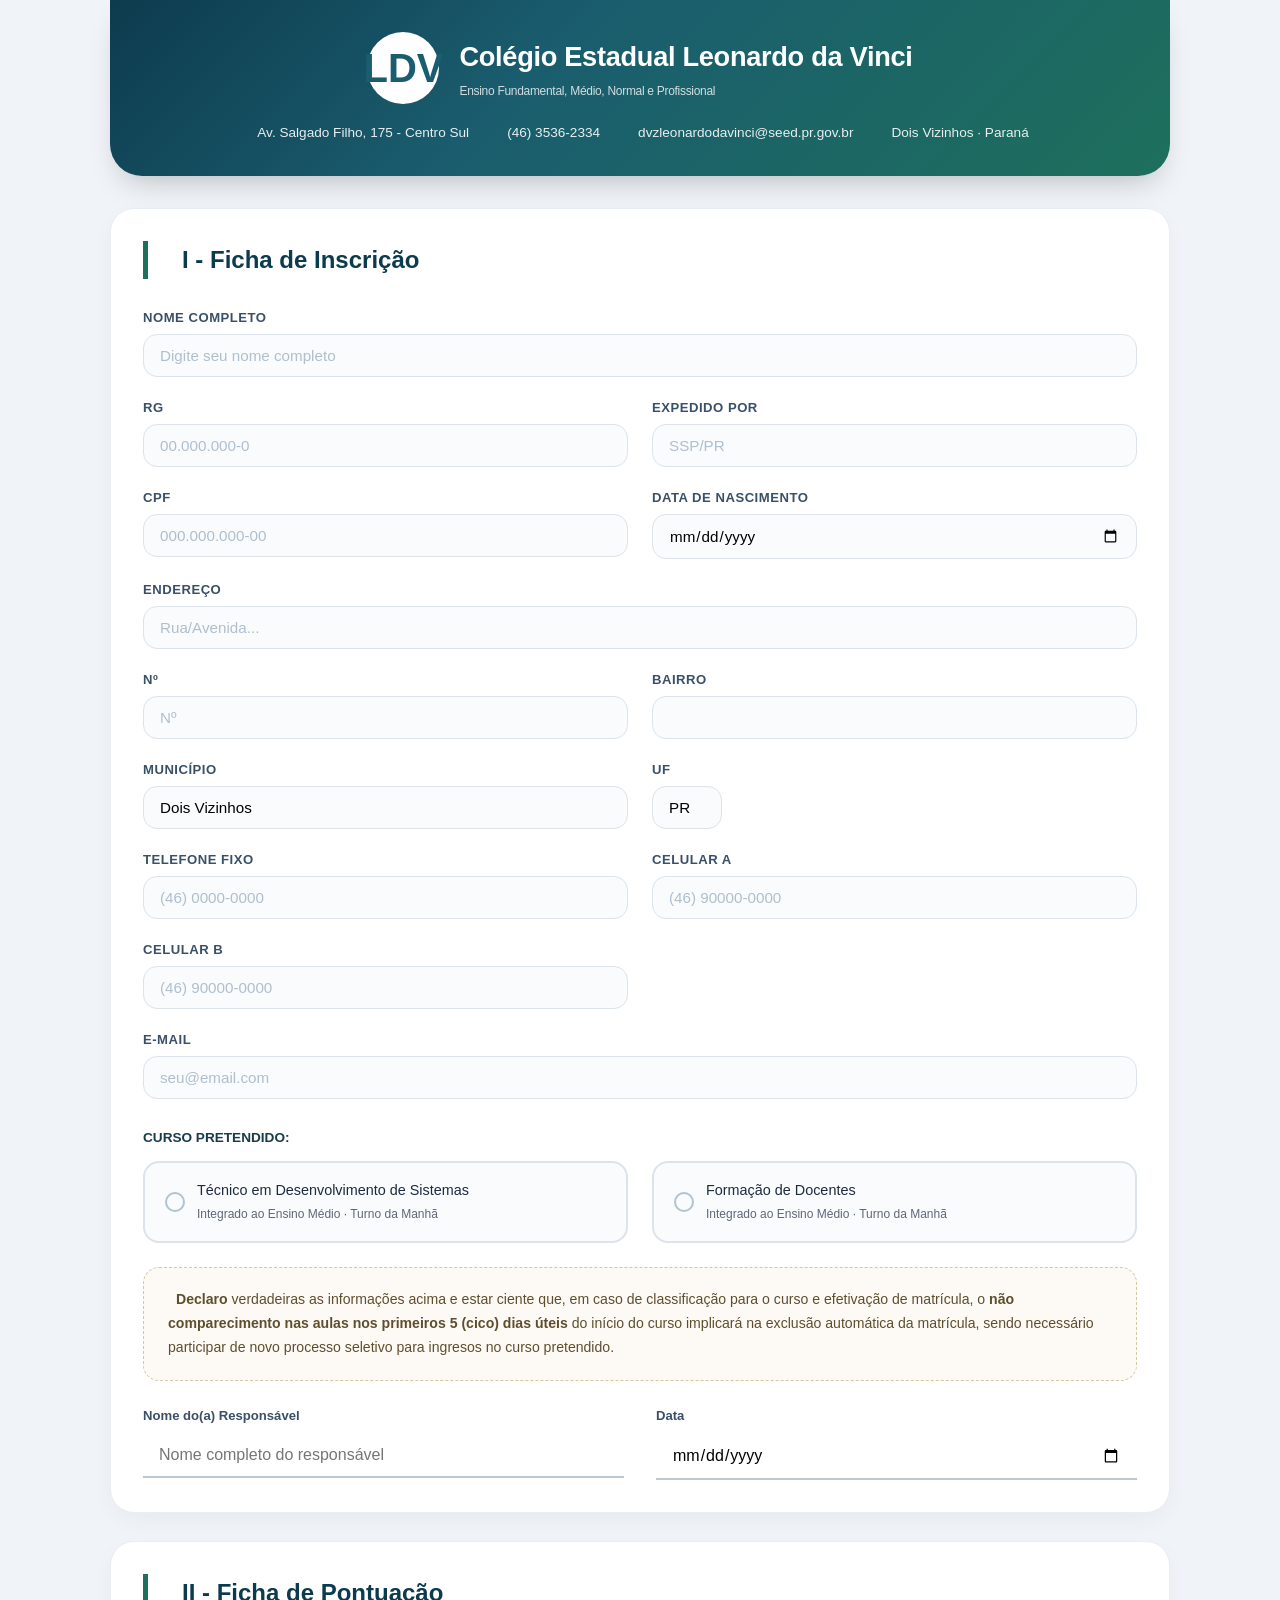
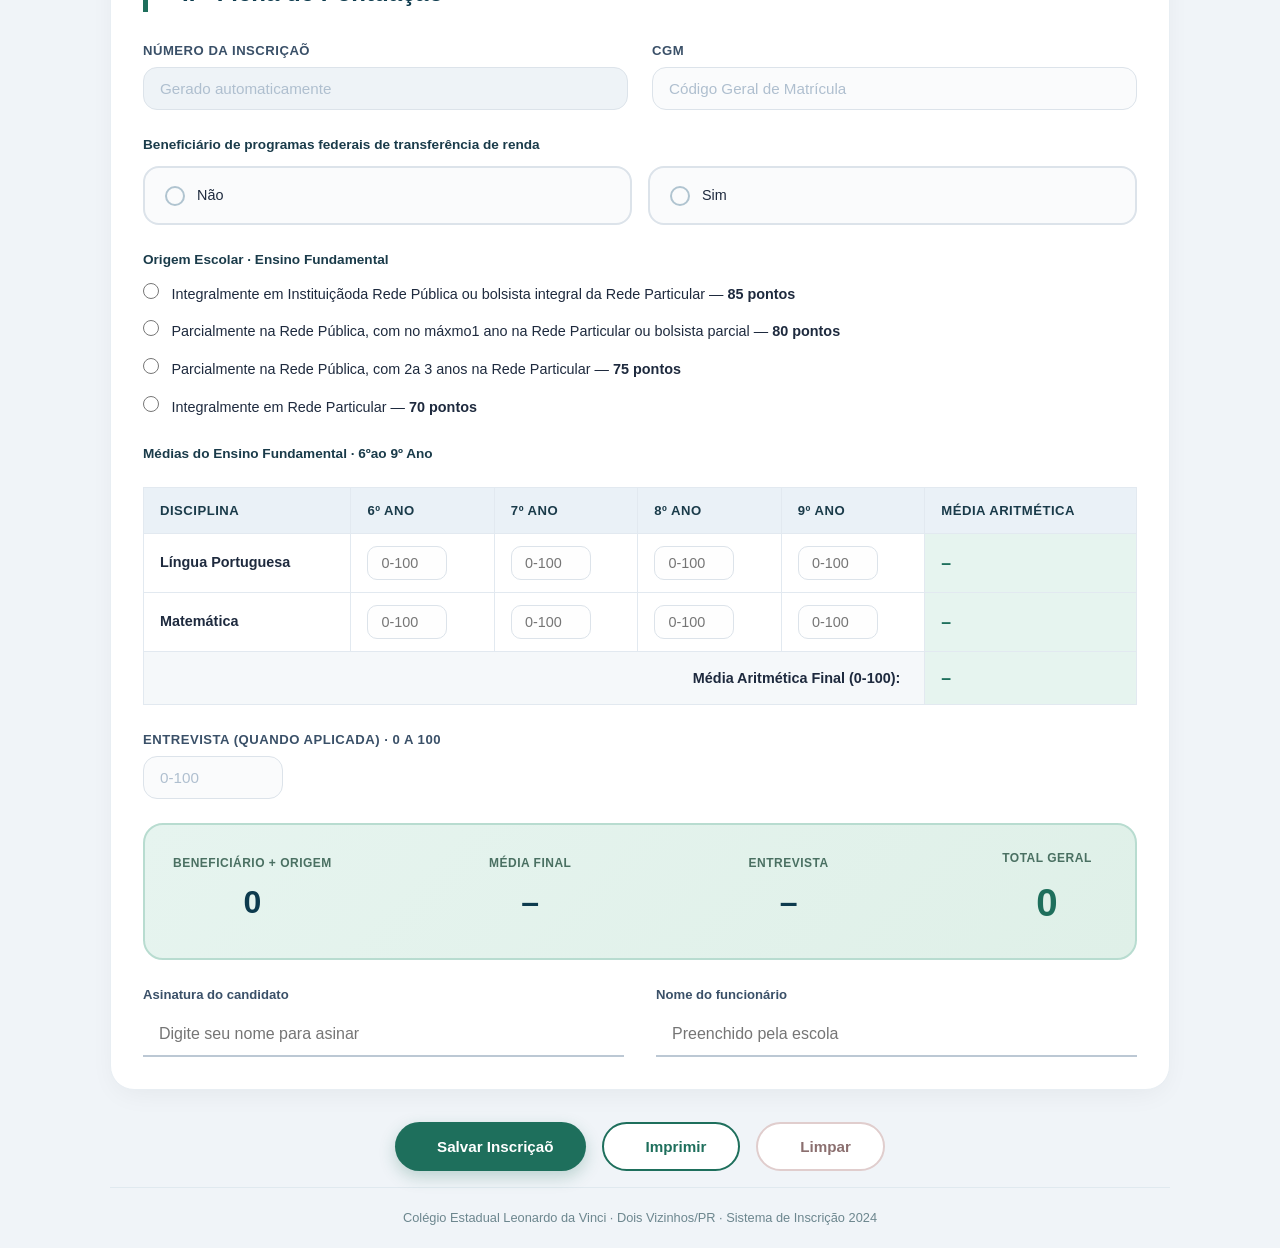
==== index.html @ da3f36bf "Rename formulario.html to index.html" ====
<!DOCTYPE html>
<html lang="pt-BR">
<head>
    <meta charset="UTF-8">
    <meta name="viewport" content="width=device-width, initial-scale=1.0">
    <title>Inscrição · Colégio Estadual Leonardo da Vinci</title>
    <link href="[fonts.googleapis.com](https://fonts.googleapis.com/css2?family=Inter:opsz,wght@14..32,300;14..32,400;14..32,500;14..32,600;14..32,700&display=swap)" rel="stylesheet">
    <link rel="stylesheet" href="[cdnjs.cloudflare.com](https://cdnjs.cloudflare.com/ajax/libs/font-awesome/6.0.0-beta3/css/all.min.css)">
    <link rel="stylesheet" href="formulario.css">
</head>
<body>
    <div class="container">

        <!-- ==================== HEDER ==================== -->
        <header>
            <div class="header-top">
                <div class="logo-area">LDV</div>
                <div>
                    <h1>Colégio Estadual Leonardo da Vinci
                        <small>Ensino Fundamental, Médio, Normal e Profissional</small>
                    </h1>
                </div>
            </div>
            <div class="school-contact">
                <span><i class="fas fa-map-marker-alt"></i> Av. Salgado Filho, 175 - Centro Sul</span>
                <span><i class="fas fa-phone"></i> (46) 3536-2334</span>
                <span><i class="fas fa-envelope"></i> dvzleonardodavinci@seed.pr.gov.br</span>
                <span><i class="fas fa-city"></i> Dois Vizinhos · Paraná</span>
            </div>
        </header>

        <!-- ==================== PARTE I: FICHA DE ISCRICAO ==================== -->
        <div class="section-card" id="fichaInscricao">
            <div class="section-header">
                <i class="fas fa-user-gradute"></i>
                <h2>I - Ficha de Inscrição</h2>
            </div>

            <div class="form-grid">
                <div class="form-group full-width">
                    <label for="nome">Nome completo</label>
                    <input type="text" id="nome" placeholder="Digite seu nome completo">
                </div>
                <div class="form-group">
                    <label for="rg">RG</label>
                    <input type="text" id="rg" placeholder="00.000.000-0">
                </div>
                <div class="form-group">
                    <label for="rgExpedidor">Expedido por</label>
                    <input type="text" id="rgExpedidor" placeholder="SSP/PR">
                </div>
                <div class="form-group">
                    <label for="cpf">CPF</label>
                    <input type="text" id="cpf" placeholder="000.000.000-00">
                </div>
                <div class="form-group">
                    <label for="dataNascimento">Data de nascimento</label>
                    <input type="date" id="dataNascimento">
                </div>
                <div class="form-group full-width">
                    <label for="endereco">Endereço</label>
                    <input type="text" id="endereco" placeholder="Rua/Avenida...">
                </div>
                <div class="form-group">
                    <label for="numero">Nº</label>
                    <input type="text" id="numero" placeholder="Nº">
                </div>
                <div class="form-group">
                    <label for="bairro">Bairro</label>
                    <input type="text" id="bairro">
                </div>
                <div class="form-group">
                    <label for="municipio">Município</label>
                    <input type="text" id="municipio" value="Dois Vizinhos">
                </div>
                <div class="form-group">
                    <label for="uf">UF</label>
                    <input type="text" id="uf" value="PR" maxlength="2" style="width:70px">
                </div>
                <div class="form-group">
                    <label for="telefoneFixo">Telefone fixo</label>
                    <input type="tel" id="telefoneFixo" placeholder="(46) 0000-0000">
                </div>
                <div class="form-group">
                    <label for="celularA">Celular A</label>
                    <input type="tel" id="celularA" placeholder="(46) 90000-0000">
                </div>
                <div class="form-group">
                    <label for="celularB">Celular B</label>
                    <input type="tel" id="celularB" placeholder="(46) 90000-0000">
                </div>
                <div class="form-group full-width">
                    <label for="email">E-mail</label>
                    <input type="email" id="email" placeholder="seu@email.com">
                </div>
            </div>

            <!-- CURSO PRETENDIDO -->
            <div style="margin-top:28px">
                <label style="font-weight:700; font-size:0.85rem; color:#1a3b4a; display:block; margin-bottom:12px;">
                    CURSO PRETENDIDO:
                </label>
                <div class="course-options">
                    <div class="course-option">
                        <input type="radio" name="curso" id="cursoDS" value="Técnico em Desenvolvimento de Sistemas (Integrado ao Ensino Médio) - Manhã">
                        <label for="cursoDS">
                            <span class="radio-circle"></span>
                            <span>Técnico em Desenvolvimento de Sistemas<br><small style="opacity:0.7">Integrado ao Ensino Médio · Turno da Manhã</small></span>
                        </label>
                    </div>
                    <div class="course-option">
                        <input type="radio" name="curso" id="cursoFD" value="Formação de Docentes (Integrado ao Ensino Médio) - Manhã">
                        <label for="cursoFD">
                            <span class="radio-circle"></span>
                            <span>Formação de Docentes<br><small style="opacity:0.7">Integrado ao Ensino Médio · Turno da Manhã</small></span>
                        </label>
                    </div>
                </div>
            </div>

            <!-- DECLARACAO -->
            <div class="declaration-box">
                <i class="fas fa-exclamation-triangle"></i>
                <strong>Declaro</strong> verdadeiras as informações acima e estar ciente que, em caso de classificação para o curso e efetivação de matrícula, o <strong>não comparecimento nas aulas nos primeiros 5 (cico) dias úteis</strong> do início do curso implicará na exclusão automática da matrícula, sendo necessário participar de novo processo seletivo para ingresos no curso pretendido.
            </div>

            <!-- ASINATURAS PARTE I -->
            <div class="signature-area">
                <div class="signature-field">
                    <label>Nome do(a) Responsável</label>
                    <input type="text" id="nomeResponsavel" placeholder="Nome completo do responsável">
                </div>
                <div class="signature-field">
                    <label>Data</label>
                    <input type="date" id="dataInscricao">
                </div>
            </div>
        </div>

        <!-- ==================== PARTE II: FICHA DE PONTUACAO ==================== -->
        <div class="section-card" id="fichaPontuacao">
            <div class="section-header">
                <i class="fas fa-calculator"></i>
                <h2>II - Ficha de Pontuação</h2>
            </div>

            <div class="form-grid">
                <div class="form-group">
                    <label for="numeroInscricao">Número da Inscriçaõ</label>
                    <input type="text" id="numeroInscricao" placeholder="Gerado automaticamente" readonly style="background:#eef3f7">
                </div>
                <div class="form-group">
                    <label for="cgm">CGM</label>
                    <input type="text" id="cgm" placeholder="Código Geral de Matrícula">
                </div>
            </div>

            <!-- BENEFICIARIO -->
            <div style="margin-top:24px">
                <label style="font-weight:700; font-size:0.85rem; color:#1a3b4a; display:block; margin-bottom:10px;">
                    Beneficiário de programas federais de transferência de renda
                </label>
                <div class="course-options" style="gap:16px">
                    <div class="course-option" style="min-width:120px">
                        <input type="radio" name="beneficiario" id="benefNao" value="nao" onchange="toggleNis()">
                        <label for="benefNao"><span class="radio-circle"></span> Não</label>
                    </div>
                    <div class="course-option" style="min-width:120px">
                        <input type="radio" name="beneficiario" id="benefSim" value="sim" onchange="toggleNis()">
                        <label for="benefSim"><span class="radio-circle"></span> Sim</label>
                    </div>
                </div>
                <div class="nis-field" id="nisField">
                    <label for="nis">Informe o Número NIS:</label>
                    <input type="text" id="nis" placeholder="000.000.000-00" oninput="calcularPontuacao()" style="width:240px">
                </div>
            </div>

            <!-- ORIGEM ESCOLAR -->
            <div style="margin-top:24px">
                <label style="font-weight:700; font-size:0.85rem; color:#1a3b4a; display:block; margin-bottom:10px;">
                    Origem Escolar · Ensino Fundamental
                </label>
                <div class="origin-option">
                    <input type="radio" name="origem" id="origem85" value="85" onchange="calcularPontuacao()">
                    <label for="origem85">Integralmente em Instituiçãoda Rede Pública ou bolsista integral da Rede Particular &mdash; <strong>85 pontos</strong></label>
                </div>
                <div class="origin-option">
                    <input type="radio" name="origem" id="origem80" value="80" onchange="calcularPontuacao()">
                    <label for="origem80">Parcialmente na Rede Pública, com no máxmo1 ano na Rede Particular ou bolsista parcial &mdash; <strong>80 pontos</strong></label>
                </div>
                <div class="origin-option">
                    <input type="radio" name="origem" id="origem75" value="75" onchange="calcularPontuacao()">
                    <label for="origem75">Parcialmente na Rede Pública, com 2a 3 anos na Rede Particular &mdash; <strong>75 pontos</strong></label>
                </div>
                <div class="origin-option">
                    <input type="radio" name="origem" id="origem70" value="70" onchange="calcularPontuacao()">
                    <label for="origem70">Integralmente em Rede Particular &mdash; <strong>70 pontos</strong></label>
                </div>
            </div>

            <!-- MEDIAS 9º ANO -->
            <div style="margin-top:24px">
                <label style="font-weight:700; font-size:0.85rem; color:#1a3b4a; display:block; margin-bottom:14px;">
                    Médias do Ensino Fundamental · 6ºao 9º Ano
                </label>
                <div style="overflow-x:auto">
                    <table class="scoring-table">
                        <thead>
                            <tr>
                                <th>Disciplina</th>
                                <th>6º Ano</th>
                                <th>7º Ano</th>
                                <th>8º Ano</th>
                                <th>9º Ano</th>
                                <th>Média Aritmética</th>
                            </tr>
                        </thead>
                        <tbody>
                            <tr>
                                <td><strong>Língua Portuguesa</strong></td>
                                <td><input type="number" id="lp6" min="0" max="100" placeholder="0-100" oninput="calcularMedias()"></td>
                                <td><input type="number" id="lp7" min="0" max="100" placeholder="0-100" oninput="calcularMedias()"></td>
                                <td><input type="number" id="lp8" min="0" max="100" placeholder="0-100" oninput="calcularMedias()"></td>
                                <td><input type="number" id="lp9" min="0" max="100" placeholder="0-100" oninput="calcularMedias()"></td>
                                <td class="score-highlight" id="mediaLP">–</td>
                            </tr>
                            <tr>
                                <td><strong>Matemática</strong></td>
                                <td><input type="number" id="mt6" min="0" max="100" placeholder="0-100" oninput="calcularMedias()"></td>
                                <td><input type="number" id="mt7" min="0" max="100" placeholder="0-100" oninput="calcularMedias()"></td>
                                <td><input type="number" id="mt8" min="0" max="100" placeholder="0-100" oninput="calcularMedias()"></td>
                                <td><input type="number" id="mt9" min="0" max="100" placeholder="0-100" oninput="calcularMedias()"></td>
                                <td class="score-highlight" id="mediaMT">–</td>
                            </tr>
                            <tr style="background:#f5f8fa; font-weight:700;">
                                <td colspan="5" style="text-align:right; padding-right:24px;">Média Aritmética Final (0-100):</td>
                                <td class="score-highlight" id="mediaFinal">–</td>
                            </tr>
                        </tbody>
                    </table>
                </div>
            </div>

            <!-- ENTEVISTA -->
            <div class="form-grid" style="margin-top:24px">
                <div class="form-group">
                    <label for="entrevista">Entrevista (quando aplicada) · 0 a 100</label>
                    <input type="number" id="entrevista" min="0" max="100" placeholder="0-100" oninput="calcularPontuacao()" style="width:140px">
                </div>
            </div>

            <!-- TOTAIS -->
            <div class="totals-box" id="totalsBox">
                <div class="total-item">
                    <div class="total-label">Beneficiário + Origem</div>
                    <div class="total-value" id="totalBenefOrigem">0</div>
                </div>
                <div class="total-item">
                    <div class="total-label">Média Final</div>
                    <div class="total-value" id="totalMediaFinal">–</div>
                </div>
                <div class="total-item">
                    <div class="total-label">Entrevista</div>
                    <div class="total-value" id="totalEntrevista">–</div>
                </div>
                <div class="total-item highlight">
                    <div class="total-label">TOTAL GERAL</div>
                    <div class="total-value" id="totalGeral">0</div>
                </div>
            </div>

            <!-- ASINATURAS PARTE II -->
            <div class="signature-area" style="margin-top:24px">
                <div class="signature-field">
                    <label>Asinatura do candidato</label>
                    <input type="text" placeholder="Digite seu nome para asinar">
                </div>
                <div class="signature-field">
                    <label>Nome do funcionário</label>
                    <input type="text" placeholder="Preenchido pela escola">
                </div>
            </div>
        </div>

        <!-- ==================== BOTOES DE ACAO ==================== -->
        <div class="btn-row">
            <button class="btn btn-save" onclick="salvarInscricao()"><i class="fas fa-save"></i> Salvar Inscriçaõ</button>
            <button class="btn btn-print" onclick="imprimirInscricao()"><i class="fas fa-print"></i> Imprimir</button>
            <button class="btn btn-clear" onclick="limparFormulario()"><i class="fas fa-rash"></i> Limpar</button>
        </div>

        <!-- ==================== COMRPVANTE DE INSCRICAO ==================== -->
        <div class="section-card" id="comprovante" style="display:none;">
            <div class="section-header">
                <i class="fas fa-check-circle"></i>
                <h2>Comprovante de Inscrição</h2>
            </div>
            <div style="font-size:1rem; line-height:2;">
                <p><strong>Número da Inscrição:</strong> <span id="compNumero">–</span></p>
                <p><strong>Nome:</strong> <span id="compNome">–</span></p>
                <p><strong>Total de pontos:</strong> <span id="compPontos">–</span></p>
                <p><strong>Curso:</strong> <span id="compCurso">–</span></p>
                <p><strong>Turno:</strong> Manhã</p>
            </div>
        </div>

        <footer>
            Colégio Estadual Leonardo da Vinci · Dois Vizinhos/PR · Sistema de Inscrição 2024
        </footer>
    </div>


</body>
</html>
---- formulario.css ----
* { margin: 0; padding: 0; box-sizing: border-box; }

body {
    font-family: 'Inter', sans-serif;
    background: #f0f4f8;
    color: #1e2a3e;
    line-height: 1.6;
}

.container {
    max-width: 1100px;
    margin: 0 auto;
    padding: 0 20px;
}

/* ===== HEADER ===== */
header {
    background: linear-gradient(135deg, #0d3b4e 0%, #1a5d6e 40%, #1e6f5c 100%);
    border-radius: 0 0 32px 32px;
    padding: 32px 36px;
    margin-bottom: 32px;
    color: white;
    box-shadow: 0 15px 30px -12px rgba(0,0,0,0.25);
    text-align: center;
}

.header-top {
    display: flex;
    align-items: center;
    justify-content: center;
    gap: 20px;
    flex-wrap: wrap;
}

.logo-area {
    background: white;
    border-radius: 50%;
    width: 72px;
    height: 72px;
    display: flex;
    align-items: center;
    justify-content: center;
    font-size: 2.5rem;
    font-weight: 700;
    color: #1a5d6e;
    flex-shrink: 0;
}

header h1 {
    font-size: 1.7rem;
    font-weight: 700;
    letter-spacing: -0.3px;
    text-align: left;
}

header h1 small {
    display: block;
    font-size: 0.75rem;
    font-weight: 400;
    opacity: 0.8;
    margin-top: 4px;
}

.school-contact {
    margin-top: 18px;
    display: flex;
    justify-content: center;
    gap: 32px;
    flex-wrap: wrap;
    font-size: 0.85rem;
    opacity: 0.9;
}

.school-contact span {
    display: inline-flex;
    align-items: center;
    gap: 6px;
}

/* ===== SECTIONS ===== */
.section-card {
    background: white;
    border-radius: 24px;
    padding: 32px;
    margin-bottom: 28px;
    box-shadow: 0 8px 28px -6px rgba(0,0,0,0.06);
    border: 1px solid #e8eef3;
}

.section-header {
    display: flex;
    align-items: center;
    gap: 14px;
    margin-bottom: 28px;
    border-left: 5px solid #1e6f5c;
    padding-left: 20px;
}

.section-header h2 {
    font-size: 1.5rem;
    font-weight: 700;
    color: #0d3b4e;
}

.section-header i {
    font-size: 1.7rem;
    color: #1e6f5c;
}

/* ===== FORM STYLES ===== */
.form-grid {
    display: grid;
    grid-template-columns: 1fr 1fr;
    gap: 20px 24px;
}

.form-grid.three-cols {
    grid-template-columns: 1fr 1fr 1fr;
}

.form-group {
    display: flex;
    flex-direction: column;
    gap: 6px;
}

.form-group.full-width {
    grid-column: 1 / -1;
}

.form-group label {
    font-weight: 600;
    font-size: 0.82rem;
    color: #3a5068;
    text-transform: uppercase;
    letter-spacing: 0.5px;
}

.form-group input,
.form-group select {
    padding: 12px 16px;
    border: 1.5px solid #dce3ea;
    border-radius: 14px;
    font-size: 0.95rem;
    font-family: 'Inter', sans-serif;
    background: #fafbfc;
    transition: 0.2s;
    width: 100%;
}

.form-group input:focus,
.form-group select:focus {
    border-color: #1e6f5c;
    outline: none;
    box-shadow: 0 0 0 3px rgba(30,111,92,0.15);
    background: white;
}

.form-group input::placeholder {
    color: #afbfcf;
}

/* ===== RADIO/CHECKBOX COURSES ===== */
.course-options {
    display: flex;
    gap: 24px;
    flex-wrap: wrap;
    margin-top: 8px;
}

.course-option {
    flex: 1;
    min-width: 260px;
}

.course-option input[type="radio"] {
    display: none;
}

.course-option label {
    display: flex;
    align-items: center;
    gap: 12px;
    padding: 16px 20px;
    border: 2px solid #dce3ea;
    border-radius: 16px;
    cursor: pointer;
    transition: 0.2s;
    font-weight: 500;
    background: #fafbfc;
    text-transform: none;
    letter-spacing: 0;
    font-size: 0.9rem;
}

.course-option label:hover {
    border-color: #87c7b3;
    background: #f2faf7;
}

.course-option input[type="radio"]:checked + label {
    border-color: #1e6f5c;
    background: #e6f4ef;
    box-shadow:0 0 0 3px rgba(30,111,92,0.12);
    font-weight: 700;
}

.course-option .radio-circle {
    width: 20px;
    height: 20px;
    border-radius: 50%;
    border: 2px solid #b0c4d0;
    display: inline-flex;
    align-items: center;
    justify-content: center;
    flex-shrink: 0;
    transition: 0.2s;
}

.course-option input[type="radio"]:checked + label .radio-circle {
    border-color: #1e6f5c;
    background: #1e6f5c;
}

.course-option input[type="radio"]:checked + label .radio-circle::after {
    content: '';
    width: 8px;
    height: 8px;
    background: white;
    border-radius: 50%;
}

/* ===== SCORING TABLE ===== */
.scoring-table {
    width: 100%;
    border-collapse: collapse;
    margin-top: 8px;
    font-size: 0.9rem;
}

.scoring-table th,
.scoring-table td {
    padding: 12px 16px;
    border: 1px solid #e2e9f0;
    text-align: left;
}

.scoring-table th {
    background: #eaf1f7;
    font-weight: 700;
    color: #1a3b4a;
    font-size: 0.82rem;
    text-transform: uppercase;
    letter-spacing: 0.5px;
}

.scoring-table tr:hover td {
    background: #f8fafb;
}

.scoring-table input {
    width: 80px;
    padding: 8px 12px;
    border: 1.5px solid #dce3ea;
    border-radius: 10px;
    font-size: 0.9rem;
    font-family: 'Inter', sans-serif;
    text-align: center;
    background: #fefefe;
}

.scoring-table input:focus {
    border-color: #1e6f5c;
    outline: none;
    box-shadow:0 0 0 2px rgba(30,111,92,0.2);
}

.score-highlight {
    background: #e6f4ef !important;
    font-weight: 700;
    font-size: 1.1rem;
    color: #1e6f5c;
}

.origin-option {
    margin-bottom: 12px;
}

.origin-option input[type="radio"] {
    accent-color: #1e6f5c;
    width: 16px;
    height: 16px;
    margin-right: 8px;
}

.origin-option label {
    font-weight: 500;
    font-size: 0.9rem;
    cursor: pointer;
}

.nis-field {
    display: none;
    margin-top: 12px;
    padding: 14px 18px;
    background: #fef9f3;
    border-radius: 12px;
    border: 1px solid #f0d89c;
}

.nis-field.visible {
    display: block;
}

.nis-field label {
    font-weight: 600;
    font-size: 0.85rem;
    color: #7a5d10;
}

.nis-field input {
    margin-top: 6px;
    width: 220px;
}

/* ===== BUTONS ===== */
.btn-row {
    display: flex;
    gap: 16px;
    justify-content: center;
    flex-wrap: wrap;
    margin-top: 32px;
}

.btn {
    border: none;
    padding: 14px 32px;
    border-radius: 40px;
    font-weight: 700;
    font-size: 0.95rem;
    cursor: pointer;
    transition: all 0.2s ease;
    display: inline-flex;
    align-items: center;
    gap: 10px;
    font-family: 'Inter', sans-serif;
}

.btn-save {
    background: #1e6f5c;
    color: white;
    box-shadow:0 6px 16px rgba(30,111,92,0.25);
}

.btn-save:hover {
    background: #145244;
    transform: translateY(-2px);
}

.btn-print {
    background: white;
    color: #1e6f5c;
    border: 2px solid #1e6f5c;
}

.btn-print:hover {
    background: #e6f4ef;
}

.btn-clear {
    background: white;
    color: #8b6f6f;
    border: 2px solid #e0cdcd;
}

.btn-clear:hover {
    background: #fdf5f5;
}

/* ===== DECLARATION & SIGNATURES ===== */
.declaration-box {
    background: #fdfaf5;
    border: 1px dashed #d4c8a0;
    border-radius: 16px;
    padding: 20px 24px;
    margin: 24px 0;
    font-size: 0.88rem;
    color: #5e4e2e;
    line-height: 1.7;
}

.declaration-box i {
    color: #c4963b;
    margin-right: 8px;
}

.signature-area {
    display: flex;
    gap: 32px;
    flex-wrap: wrap;
    margin-top: 24px;
}

.signature-field {
    flex: 1;
    min-width: 250px;
}

.signature-field label {
    font-weight: 600;
    font-size: 0.82rem;
    color: #3a5068;
    display: block;
    margin-bottom: 8px;
}

.signature-field input {
    width: 100%;
    padding: 12px 16px;
    border: none;
    border-bottom: 2px solid #bcc8d4;
    font-size: 1rem;
    font-family: 'Inter', sans-serif;
    background: transparent;
}

.signature-field input:focus {
    border-bottom-color: #1e6f5c;
    outline: none;
}

/* ===== TOAST ===== */
.toast {
    position: fixed;
    bottom: 24px;
    right: 24px;
    padding: 14px 24px;
    border-radius: 14px;
    color: white;
    font-weight: 600;
    font-size: 0.9rem;
    z-index: 1100;
    animation: fadeUp 0.3s ease;
    box-shadow:0 10px 24px -8px rgba(0,0,0,0.2);
}

.toast.success { background: #1e6f5c; }
.toast.error { background: #c0392b; }
.toast.info { background: #2c6f8a; }

@keyframes fadeUp {
    from { opacity: 0; transform: translateY(20px); }
    to   { opacity: 1; transform: translateY(0);  }
}

/* ===== TOTALS BOX ===== */
.totals-box {
    background: linear-gradient(135deg, #e6f4ef 0%, #dff0e8 100%);
    border-radius: 20px;
    padding: 24px 28px;
    margin-top: 24px;
    display: flex;
    flex-wrap: wrap;
    gap: 24px;
    justify-content: space-between;
    align-items: center;
    border: 2px solid #b8dcd0;
}

.total-item {
    text-align: center;
    min-width: 120px;
}

.total-item .total-label {
    font-size: 0.75rem;
    font-weight: 600;
    text-transform: uppercase;
    letter-spacing: 0.5px;
    color: #4a7062;
    margin-bottom: 4px;
}

.total-item .total-value {
    font-size: 2rem;
    font-weight: 800;
    color: #0d3b4e;
}

.total-item.highlight .total-value {
    font-size: 2.4rem;
    color: #1e6f5c;
}

/* ===== FOTER ===== */
footer {
    text-align: center;
    padding: 20px;
    font-size: 0.8rem;
    color: #6c868e;
    border-top: 1px solid #e0e9ef;
    margin-top: 16px;
}

/* ===== PRIT STYLES ===== */
@media print {
    body { background: white; }
    .container { max-width: 100%; padding: 0; box-shadow: none; }
    .btn-row, .btn, .toast, footer { display: none !important; }
    .section-card { box-shadow: none; border:1px solid #ccc; break-inside: avoid; }
    header { background: #1a5d6e !important; -webkit-print-color-adjust: exact; print-color-adjust: exact; }
    .totals-box { background: #e6f4ef !important; -webkit-print-color-adjust: exact; print-color-adjust: exact; }
}

/* ===== RESPONSIVE ===== */
@media (max-width: 768px) {
    .form-grid, .form-grid.three-cols {
        grid-template-columns: 1fr;
    }
    .form-group.full-width {
        grid-column:1;
    }
    .scoring-table {
        font-size:0.78rem;
    }
    .scoring-table th, .scoring-table td {
        padding:8px 6px;
    }
    .scoring-table input {
        width:55px;
        font-size:0.78rem;
    }
    .totals-box {
        flex-direction: column;
        text-align: center;
    }
    .signature-area {
        flex-direction: column;
    }
    header {
        padding: 24px 16px;
    }
    header h1 {
        font-size:1.3rem;
        text-align: center;
    }
    .school-contact {
        gap:12px;
        font-size:0.75rem;
    }
}
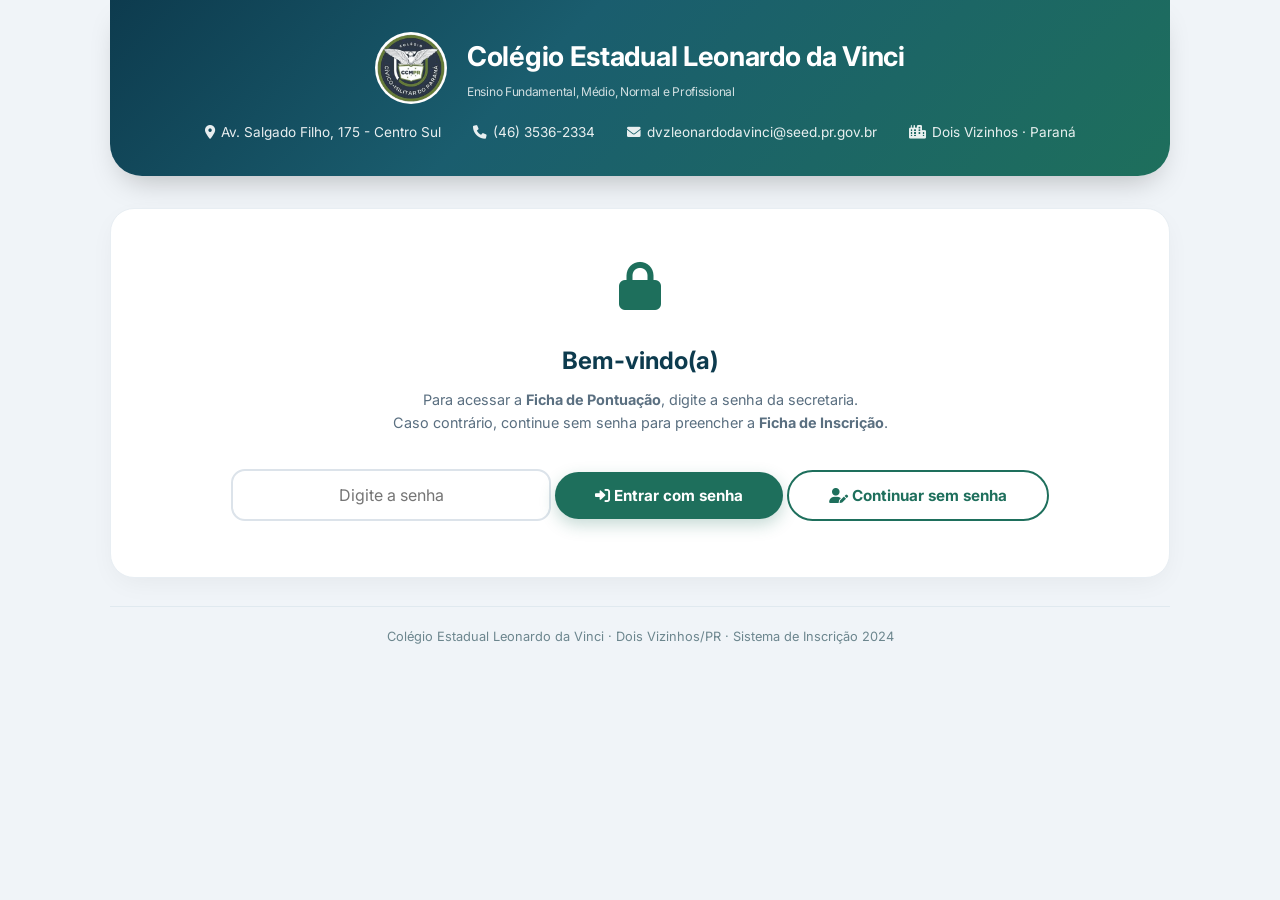
==== commit a018921b: "testes" ====
--- a/index.html
+++ b/index.html
@@ -1,301 +1,466 @@
 <!DOCTYPE html>
+<!-- Declara o documento como HTML5 -->
 <html lang="pt-BR">
+<!-- Idioma da página: português do Brasil -->
 <head>
+    <!-- Codificação UTF-8 para suportar acentos e caracteres especiais -->
     <meta charset="UTF-8">
+    <!-- Viewport responsivo para dispositivos móveis -->
     <meta name="viewport" content="width=device-width, initial-scale=1.0">
+    <!-- Título exibido na aba do navegador -->
     <title>Inscrição · Colégio Estadual Leonardo da Vinci</title>
-    <link href="[fonts.googleapis.com](https://fonts.googleapis.com/css2?family=Inter:opsz,wght@14..32,300;14..32,400;14..32,500;14..32,600;14..32,700&display=swap)" rel="stylesheet">
-    <link rel="stylesheet" href="[cdnjs.cloudflare.com](https://cdnjs.cloudflare.com/ajax/libs/font-awesome/6.0.0-beta3/css/all.min.css)">
+    <!-- Importa a fonte Inter do Google Fonts -->
+    <link href="https://fonts.googleapis.com/css2?family=Inter:opsz,wght@14..32,300;14..32,400;14..32,500;14..32,600;14..32,700&display=swap" rel="stylesheet">
+    <!-- Importa a biblioteca de ícones Font Awesome -->
+    <link rel="stylesheet" href="https://cdnjs.cloudflare.com/ajax/libs/font-awesome/6.0.0-beta3/css/all.min.css">
+    <!-- Importa a folha de estilos personalizada -->
     <link rel="stylesheet" href="formulario.css">
 </head>
 <body>
+    <!-- Container principal que centraliza o conteúdo -->
     <div class="container">
 
-        <!-- ==================== HEDER ==================== -->
+        <!-- ==================== HEADER (CABEÇALHO) ==================== -->
         <header>
+            <!-- Área superior com logo + título -->
             <div class="header-top">
-                <div class="logo-area">LDV</div>
+                <!-- Círculo com a logo da escola -->
+                <div class="logo-area">
+                    <!-- Imagem da logo (substitua pelo caminho real) -->
+                    <img src="imagem/imagem civico.png" alt="Logo da escola"
+                         style="width:100%; height:100%; border-radius:50%; object-fit:cover;">
+                </div>
+                <!-- Bloco do título -->
                 <div>
+                    <!-- Título principal com subtítulo -->
                     <h1>Colégio Estadual Leonardo da Vinci
                         <small>Ensino Fundamental, Médio, Normal e Profissional</small>
                     </h1>
                 </div>
             </div>
+            <!-- Área de contatos da escola -->
             <div class="school-contact">
+                <!-- Endereço -->
                 <span><i class="fas fa-map-marker-alt"></i> Av. Salgado Filho, 175 - Centro Sul</span>
+                <!-- Telefone -->
                 <span><i class="fas fa-phone"></i> (46) 3536-2334</span>
+                <!-- E-mail -->
                 <span><i class="fas fa-envelope"></i> dvzleonardodavinci@seed.pr.gov.br</span>
+                <!-- Cidade -->
                 <span><i class="fas fa-city"></i> Dois Vizinhos · Paraná</span>
             </div>
         </header>
 
-        <!-- ==================== PARTE I: FICHA DE ISCRICAO ==================== -->
-        <div class="section-card" id="fichaInscricao">
-            <div class="section-header">
-                <i class="fas fa-user-gradute"></i>
-                <h2>I - Ficha de Inscrição</h2>
-            </div>
-
-            <div class="form-grid">
-                <div class="form-group full-width">
-                    <label for="nome">Nome completo</label>
-                    <input type="text" id="nome" placeholder="Digite seu nome completo">
-                </div>
-                <div class="form-group">
-                    <label for="rg">RG</label>
-                    <input type="text" id="rg" placeholder="00.000.000-0">
-                </div>
-                <div class="form-group">
-                    <label for="rgExpedidor">Expedido por</label>
-                    <input type="text" id="rgExpedidor" placeholder="SSP/PR">
-                </div>
-                <div class="form-group">
-                    <label for="cpf">CPF</label>
-                    <input type="text" id="cpf" placeholder="000.000.000-00">
-                </div>
-                <div class="form-group">
-                    <label for="dataNascimento">Data de nascimento</label>
-                    <input type="date" id="dataNascimento">
-                </div>
-                <div class="form-group full-width">
-                    <label for="endereco">Endereço</label>
-                    <input type="text" id="endereco" placeholder="Rua/Avenida...">
-                </div>
-                <div class="form-group">
-                    <label for="numero">Nº</label>
-                    <input type="text" id="numero" placeholder="Nº">
-                </div>
-                <div class="form-group">
-                    <label for="bairro">Bairro</label>
-                    <input type="text" id="bairro">
-                </div>
-                <div class="form-group">
-                    <label for="municipio">Município</label>
-                    <input type="text" id="municipio" value="Dois Vizinhos">
-                </div>
-                <div class="form-group">
-                    <label for="uf">UF</label>
-                    <input type="text" id="uf" value="PR" maxlength="2" style="width:70px">
-                </div>
-                <div class="form-group">
-                    <label for="telefoneFixo">Telefone fixo</label>
-                    <input type="tel" id="telefoneFixo" placeholder="(46) 0000-0000">
-                </div>
-                <div class="form-group">
-                    <label for="celularA">Celular A</label>
-                    <input type="tel" id="celularA" placeholder="(46) 90000-0000">
-                </div>
-                <div class="form-group">
-                    <label for="celularB">Celular B</label>
-                    <input type="tel" id="celularB" placeholder="(46) 90000-0000">
-                </div>
-                <div class="form-group full-width">
-                    <label for="email">E-mail</label>
-                    <input type="email" id="email" placeholder="seu@email.com">
-                </div>
-            </div>
-
-            <!-- CURSO PRETENDIDO -->
-            <div style="margin-top:28px">
-                <label style="font-weight:700; font-size:0.85rem; color:#1a3b4a; display:block; margin-bottom:12px;">
-                    CURSO PRETENDIDO:
-                </label>
-                <div class="course-options">
-                    <div class="course-option">
-                        <input type="radio" name="curso" id="cursoDS" value="Técnico em Desenvolvimento de Sistemas (Integrado ao Ensino Médio) - Manhã">
-                        <label for="cursoDS">
-                            <span class="radio-circle"></span>
-                            <span>Técnico em Desenvolvimento de Sistemas<br><small style="opacity:0.7">Integrado ao Ensino Médio · Turno da Manhã</small></span>
-                        </label>
-                    </div>
-                    <div class="course-option">
-                        <input type="radio" name="curso" id="cursoFD" value="Formação de Docentes (Integrado ao Ensino Médio) - Manhã">
-                        <label for="cursoFD">
-                            <span class="radio-circle"></span>
-                            <span>Formação de Docentes<br><small style="opacity:0.7">Integrado ao Ensino Médio · Turno da Manhã</small></span>
-                        </label>
-                    </div>
-                </div>
-            </div>
-
-            <!-- DECLARACAO -->
-            <div class="declaration-box">
-                <i class="fas fa-exclamation-triangle"></i>
-                <strong>Declaro</strong> verdadeiras as informações acima e estar ciente que, em caso de classificação para o curso e efetivação de matrícula, o <strong>não comparecimento nas aulas nos primeiros 5 (cico) dias úteis</strong> do início do curso implicará na exclusão automática da matrícula, sendo necessário participar de novo processo seletivo para ingresos no curso pretendido.
-            </div>
-
-            <!-- ASINATURAS PARTE I -->
-            <div class="signature-area">
-                <div class="signature-field">
-                    <label>Nome do(a) Responsável</label>
-                    <input type="text" id="nomeResponsavel" placeholder="Nome completo do responsável">
-                </div>
-                <div class="signature-field">
-                    <label>Data</label>
-                    <input type="date" id="dataInscricao">
-                </div>
+        <!-- ==================== TELA DE LOGIN (DECISORA) ==================== -->
+        <!-- Esta tela aparece PRIMEIRO. O usuário escolhe:
+             - "Continuar sem senha" → abre a Parte I
+             - "Entrar com senha" (secretara1234) → abre a Parte II -->
+        <div class="login-box" id="telaLogin">
+            <!-- Ícone de cadeado no topo -->
+            <div class="lock-icon">
+                <i class="fas fa-lock"></i>
+            </div>
+            <!-- Título da tela -->
+            <h2>Bem-vindo(a)</h2>
+            <!-- Texto explicativo -->
+            <p>Para acessar a <strong>Ficha de Pontuação</strong>, digite a senha da secretaria.<br>
+               Caso contrário, continue sem senha para preencher a <strong>Ficha de Inscrição</strong>.</p>
+
+            <!-- Campo de senha -->
+            <input type="password" id="senhaLogin"
+                   placeholder="Digite a senha"
+                   onkeydown="if(event.key==='Enter') fazerLogin()">
+
+            <!-- Botão principal: entrar COM senha → Parte II -->
+            <button class="btn-login" onclick="fazerLogin()">
+                <i class="fas fa-sign-in-alt"></i> Entrar com senha
+            </button>
+
+            <!-- Botão secundário: continuar SEM senha → Parte I -->
+            <button class="btn-public" onclick="abrirParteI()" style="margin-top:12px;">
+                <i class="fas fa-user-edit"></i> Continuar sem senha
+            </button>
+
+            <!-- Mensagem de erro (escondida por padrão) -->
+            <div class="login-error" id="loginError">
+                <i class="fas fa-times-circle"></i> Senha incorreta. Tente novamente.
             </div>
         </div>
 
-        <!-- ==================== PARTE II: FICHA DE PONTUACAO ==================== -->
-        <div class="section-card" id="fichaPontuacao">
-            <div class="section-header">
-                <i class="fas fa-calculator"></i>
-                <h2>II - Ficha de Pontuação</h2>
-            </div>
-
-            <div class="form-grid">
-                <div class="form-group">
-                    <label for="numeroInscricao">Número da Inscriçaõ</label>
-                    <input type="text" id="numeroInscricao" placeholder="Gerado automaticamente" readonly style="background:#eef3f7">
-                </div>
-                <div class="form-group">
-                    <label for="cgm">CGM</label>
-                    <input type="text" id="cgm" placeholder="Código Geral de Matrícula">
-                </div>
-            </div>
-
-            <!-- BENEFICIARIO -->
-            <div style="margin-top:24px">
-                <label style="font-weight:700; font-size:0.85rem; color:#1a3b4a; display:block; margin-bottom:10px;">
-                    Beneficiário de programas federais de transferência de renda
-                </label>
-                <div class="course-options" style="gap:16px">
-                    <div class="course-option" style="min-width:120px">
-                        <input type="radio" name="beneficiario" id="benefNao" value="nao" onchange="toggleNis()">
-                        <label for="benefNao"><span class="radio-circle"></span> Não</label>
-                    </div>
-                    <div class="course-option" style="min-width:120px">
-                        <input type="radio" name="beneficiario" id="benefSim" value="sim" onchange="toggleNis()">
-                        <label for="benefSim"><span class="radio-circle"></span> Sim</label>
-                    </div>
-                </div>
-                <div class="nis-field" id="nisField">
-                    <label for="nis">Informe o Número NIS:</label>
-                    <input type="text" id="nis" placeholder="000.000.000-00" oninput="calcularPontuacao()" style="width:240px">
-                </div>
-            </div>
-
-            <!-- ORIGEM ESCOLAR -->
-            <div style="margin-top:24px">
-                <label style="font-weight:700; font-size:0.85rem; color:#1a3b4a; display:block; margin-bottom:10px;">
-                    Origem Escolar · Ensino Fundamental
-                </label>
-                <div class="origin-option">
-                    <input type="radio" name="origem" id="origem85" value="85" onchange="calcularPontuacao()">
-                    <label for="origem85">Integralmente em Instituiçãoda Rede Pública ou bolsista integral da Rede Particular &mdash; <strong>85 pontos</strong></label>
-                </div>
-                <div class="origin-option">
-                    <input type="radio" name="origem" id="origem80" value="80" onchange="calcularPontuacao()">
-                    <label for="origem80">Parcialmente na Rede Pública, com no máxmo1 ano na Rede Particular ou bolsista parcial &mdash; <strong>80 pontos</strong></label>
-                </div>
-                <div class="origin-option">
-                    <input type="radio" name="origem" id="origem75" value="75" onchange="calcularPontuacao()">
-                    <label for="origem75">Parcialmente na Rede Pública, com 2a 3 anos na Rede Particular &mdash; <strong>75 pontos</strong></label>
-                </div>
-                <div class="origin-option">
-                    <input type="radio" name="origem" id="origem70" value="70" onchange="calcularPontuacao()">
-                    <label for="origem70">Integralmente em Rede Particular &mdash; <strong>70 pontos</strong></label>
-                </div>
-            </div>
-
-            <!-- MEDIAS 9º ANO -->
-            <div style="margin-top:24px">
-                <label style="font-weight:700; font-size:0.85rem; color:#1a3b4a; display:block; margin-bottom:14px;">
-                    Médias do Ensino Fundamental · 6ºao 9º Ano
-                </label>
-                <div style="overflow-x:auto">
-                    <table class="scoring-table">
-                        <thead>
-                            <tr>
-                                <th>Disciplina</th>
-                                <th>6º Ano</th>
-                                <th>7º Ano</th>
-                                <th>8º Ano</th>
-                                <th>9º Ano</th>
-                                <th>Média Aritmética</th>
-                            </tr>
-                        </thead>
-                        <tbody>
-                            <tr>
-                                <td><strong>Língua Portuguesa</strong></td>
-                                <td><input type="number" id="lp6" min="0" max="100" placeholder="0-100" oninput="calcularMedias()"></td>
-                                <td><input type="number" id="lp7" min="0" max="100" placeholder="0-100" oninput="calcularMedias()"></td>
-                                <td><input type="number" id="lp8" min="0" max="100" placeholder="0-100" oninput="calcularMedias()"></td>
-                                <td><input type="number" id="lp9" min="0" max="100" placeholder="0-100" oninput="calcularMedias()"></td>
-                                <td class="score-highlight" id="mediaLP">–</td>
-                            </tr>
-                            <tr>
-                                <td><strong>Matemática</strong></td>
-                                <td><input type="number" id="mt6" min="0" max="100" placeholder="0-100" oninput="calcularMedias()"></td>
-                                <td><input type="number" id="mt7" min="0" max="100" placeholder="0-100" oninput="calcularMedias()"></td>
-                                <td><input type="number" id="mt8" min="0" max="100" placeholder="0-100" oninput="calcularMedias()"></td>
-                                <td><input type="number" id="mt9" min="0" max="100" placeholder="0-100" oninput="calcularMedias()"></td>
-                                <td class="score-highlight" id="mediaMT">–</td>
-                            </tr>
-                            <tr style="background:#f5f8fa; font-weight:700;">
-                                <td colspan="5" style="text-align:right; padding-right:24px;">Média Aritmética Final (0-100):</td>
-                                <td class="score-highlight" id="mediaFinal">–</td>
-                            </tr>
-                        </tbody>
-                    </table>
-                </div>
-            </div>
-
-            <!-- ENTEVISTA -->
-            <div class="form-grid" style="margin-top:24px">
-                <div class="form-group">
-                    <label for="entrevista">Entrevista (quando aplicada) · 0 a 100</label>
-                    <input type="number" id="entrevista" min="0" max="100" placeholder="0-100" oninput="calcularPontuacao()" style="width:140px">
-                </div>
-            </div>
-
-            <!-- TOTAIS -->
-            <div class="totals-box" id="totalsBox">
-                <div class="total-item">
-                    <div class="total-label">Beneficiário + Origem</div>
-                    <div class="total-value" id="totalBenefOrigem">0</div>
-                </div>
-                <div class="total-item">
-                    <div class="total-label">Média Final</div>
-                    <div class="total-value" id="totalMediaFinal">–</div>
-                </div>
-                <div class="total-item">
-                    <div class="total-label">Entrevista</div>
-                    <div class="total-value" id="totalEntrevista">–</div>
-                </div>
-                <div class="total-item highlight">
-                    <div class="total-label">TOTAL GERAL</div>
-                    <div class="total-value" id="totalGeral">0</div>
-                </div>
-            </div>
-
-            <!-- ASINATURAS PARTE II -->
-            <div class="signature-area" style="margin-top:24px">
-                <div class="signature-field">
-                    <label>Asinatura do candidato</label>
-                    <input type="text" placeholder="Digite seu nome para asinar">
-                </div>
-                <div class="signature-field">
-                    <label>Nome do funcionário</label>
-                    <input type="text" placeholder="Preenchido pela escola">
-                </div>
+        <!-- ==================== PÁGINA 1: PARTE I (FICHA DE INSCRIÇÃO) ==================== -->
+        <!-- Esta seção fica ESCONDIDA até o usuário clicar em "Continuar sem senha" -->
+        <div class="page-section" id="pagina1">
+            <!-- Card da Parte I -->
+            <div class="section-card" id="fichaInscricao">
+                <!-- Cabeçalho da seção -->
+                <div class="section-header">
+                    <i class="fas fa-user-graduate"></i>
+                    <h2>I - Ficha de Inscrição</h2>
+                </div>
+
+                <!-- Grid com os campos do formulário -->
+                <div class="form-grid">
+                    <!-- Campo: Nome completo (largura total) -->
+                    <div class="form-group full-width">
+                        <label for="nome">Nome completo</label>
+                        <input type="text" id="nome" placeholder="Digite seu nome completo">
+                    </div>
+                    <!-- Campo: RG -->
+                    <div class="form-group">
+                        <label for="rg">RG</label>
+                        <input type="text" id="rg" placeholder="00.000.000-0">
+                    </div>
+                    <!-- Campo: Expedido por -->
+                    <div class="form-group">
+                        <label for="rgExpedidor">Expedido por</label>
+                        <input type="text" id="rgExpedidor" placeholder="SSP/PR">
+                    </div>
+                    <!-- Campo: CPF -->
+                    <div class="form-group">
+                        <label for="cpf">CPF</label>
+                        <input type="text" id="cpf" placeholder="000.000.000-00">
+                    </div>
+                    <!-- Campo: Data de nascimento -->
+                    <div class="form-group">
+                        <label for="dataNascimento">Data de nascimento</label>
+                        <input type="date" id="dataNascimento">
+                    </div>
+                    <!-- Campo: Endereço (largura total) -->
+                    <div class="form-group full-width">
+                        <label for="endereco">Endereço</label>
+                        <input type="text" id="endereco" placeholder="Rua/Avenida...">
+                    </div>
+                    <!-- Campo: Número -->
+                    <div class="form-group">
+                        <label for="numero">Nº</label>
+                        <input type="text" id="numero" placeholder="Nº">
+                    </div>
+                    <!-- Campo: Bairro -->
+                    <div class="form-group">
+                        <label for="bairro">Bairro</label>
+                        <input type="text" id="bairro">
+                    </div>
+                    <!-- Campo: Município (pré-preenchido) -->
+                    <div class="form-group">
+                        <label for="municipio">Município</label>
+                        <input type="text" id="municipio" value="Dois Vizinhos">
+                    </div>
+                    <!-- Campo: UF (pré-preenchido) -->
+                    <div class="form-group">
+                        <label for="uf">UF</label>
+                        <input type="text" id="uf" value="PR" maxlength="2" style="width:70px">
+                    </div>
+                    <!-- Campo: Telefone fixo -->
+                    <div class="form-group">
+                        <label for="telefoneFixo">Telefone fixo</label>
+                        <input type="tel" id="telefoneFixo" placeholder="(46) 0000-0000">
+                    </div>
+                    <!-- Campo: Celular A -->
+                    <div class="form-group">
+                        <label for="celularA">Celular A</label>
+                        <input type="tel" id="celularA" placeholder="(46) 90000-0000">
+                    </div>
+                    <!-- Campo: Celular B -->
+                    <div class="form-group">
+                        <label for="celularB">Celular B</label>
+                        <input type="tel" id="celularB" placeholder="(46) 90000-0000">
+                    </div>
+                    <!-- Campo: E-mail (largura total) -->
+                    <div class="form-group full-width">
+                        <label for="email">E-mail</label>
+                        <input type="email" id="email" placeholder="seu@email.com">
+                    </div>
+                </div>
+
+                <!-- Seção: Curso pretendido -->
+                <div style="margin-top:28px">
+                    <label style="font-weight:700; font-size:0.85rem; color:#1a3b4a; display:block; margin-bottom:12px;">
+                        CURSO PRETENDIDO:
+                    </label>
+                    <div class="course-options">
+                        <!-- Opção 1: Técnico em Desenvolvimento de Sistemas -->
+                        <div class="course-option">
+                            <input type="radio" name="curso" id="cursoDS"
+                                   value="Técnico em Desenvolvimento de Sistemas (Integrado ao Ensino Médio) - Manhã">
+                            <label for="cursoDS">
+                                <span class="radio-circle"></span>
+                                <span>Técnico em Desenvolvimento de Sistemas<br>
+                                    <small style="opacity:0.7">Integrado ao Ensino Médio · Turno da Manhã</small>
+                                </span>
+                            </label>
+                        </div>
+                        <!-- Opção 2: Formação de Docentes -->
+                        <div class="course-option">
+                            <input type="radio" name="curso" id="cursoFD"
+                                   value="Formação de Docentes (Integrado ao Ensino Médio) - Manhã">
+                            <label for="cursoFD">
+                                <span class="radio-circle"></span>
+                                <span>Formação de Docentes<br>
+                                    <small style="opacity:0.7">Integrado ao Ensino Médio · Turno da Manhã</small>
+                                </span>
+                            </label>
+                        </div>
+                    </div>
+                </div>
+
+                <!-- Caixa de declaração -->
+                <div class="declaration-box">
+                    <i class="fas fa-exclamation-triangle"></i>
+                    <strong>Declaro</strong> verdadeiras as informações acima e estar ciente que, em caso de
+                    classificação para o curso e efetivação de matrícula, o
+                    <strong>não comparecimento nas aulas nos primeiros 5 (cinco) dias úteis</strong>
+                    do início do curso implicará na exclusão automática da matrícula, sendo necessário
+                    participar de novo processo seletivo para ingresso no curso pretendido.
+                </div>
+
+                <!-- Área de assinaturas da Parte I -->
+                <div class="signature-area">
+                    <!-- Campo: Nome do responsável -->
+                    <div class="signature-field">
+                        <label>Nome do(a) Responsável</label>
+                        <input type="text" id="nomeResponsavel" placeholder="Nome completo do responsável">
+                    </div>
+                    <!-- Campo: Data da inscrição -->
+                    <div class="signature-field">
+                        <label>Data</label>
+                        <input type="date" id="dataInscricao">
+                    </div>
+                </div>
+            </div>
+
+            <!-- Botões de ação da Parte I -->
+            <div class="btn-row">
+                <!-- Botão para salvar a Parte I -->
+                <button class="btn btn-save" onclick="salvarParteI()">
+                    <i class="fas fa-save"></i> Salvar Inscrição
+                </button>
+                <!-- Botão para voltar à tela de login -->
+                <button class="btn btn-clear" onclick="voltarLogin()">
+                    <i class="fas fa-arrow-left"></i> Voltar ao Login
+                </button>
             </div>
         </div>
 
-        <!-- ==================== BOTOES DE ACAO ==================== -->
-        <div class="btn-row">
-            <button class="btn btn-save" onclick="salvarInscricao()"><i class="fas fa-save"></i> Salvar Inscriçaõ</button>
-            <button class="btn btn-print" onclick="imprimirInscricao()"><i class="fas fa-print"></i> Imprimir</button>
-            <button class="btn btn-clear" onclick="limparFormulario()"><i class="fas fa-rash"></i> Limpar</button>
+        <!-- ==================== PÁGINA 2: PARTE II (FICHA DE PONTUAÇÃO) ==================== -->
+        <!-- Esta seção fica ESCONDIDA até o usuário digitar a senha correta -->
+        <div class="page-section" id="pagina2">
+            <!-- Card da Parte II -->
+            <div class="section-card" id="fichaPontuacao">
+                <!-- Cabeçalho da seção -->
+                <div class="section-header">
+                    <i class="fas fa-calculator"></i>
+                    <h2>II - Ficha de Pontuação</h2>
+                </div>
+
+                <!-- Grid: Número de inscrição + CGM -->
+                <div class="form-grid">
+                    <!-- Campo: Número da inscrição (somente leitura) -->
+                    <div class="form-group">
+                        <label for="numeroInscricao">Número da inscrição</label>
+                        <input type="text" id="numeroInscricao"
+                               placeholder="Gerado automaticamente" readonly
+                               style="background:#eef3f7">
+                    </div>
+                    <!-- Campo: CGM -->
+                    <div class="form-group">
+                        <label for="cgm">CGM</label>
+                        <input type="text" id="cgm" placeholder="Código Geral de Matrícula">
+                    </div>
+                </div>
+
+                <!-- Seção: Beneficiário de programas federais -->
+                <div style="margin-top:24px">
+                    <label style="font-weight:700; font-size:0.85rem; color:#1a3b4a; display:block; margin-bottom:10px;">
+                        Beneficiário de programas federais de transferência de renda
+                    </label>
+                    <div class="course-options" style="gap:16px">
+                        <!-- Opção: Não -->
+                        <div class="course-option" style="min-width:120px">
+                            <input type="radio" name="beneficiario" id="benefNao"
+                                   value="nao" onchange="toggleNis()">
+                            <label for="benefNao">
+                                <span class="radio-circle"></span> Não
+                            </label>
+                        </div>
+                        <!-- Opção: Sim -->
+                        <div class="course-option" style="min-width:120px">
+                            <input type="radio" name="beneficiario" id="benefSim"
+                                   value="sim" onchange="toggleNis()">
+                            <label for="benefSim">
+                                <span class="radio-circle"></span> Sim
+                            </label>
+                        </div>
+                    </div>
+                    <!-- Campo NIS (condicional) -->
+                    <div class="nis-field" id="nisField">
+                        <label for="nis">Informe o Número NIS:</label>
+                        <input type="text" id="nis" placeholder="000.000.000-00"
+                               oninput="calcularPontuacao()" style="width:240px">
+                    </div>
+                </div>
+
+                <!-- Seção: Origem escolar -->
+                <div style="margin-top:24px">
+                    <label style="font-weight:700; font-size:0.85rem; color:#1a3b4a; display:block; margin-bottom:10px;">
+                        Origem Escolar · Ensino Fundamental
+                    </label>
+                    <!-- Opção 85 pontos -->
+                    <div class="origin-option">
+                        <input type="radio" name="origem" id="origem85"
+                               value="85" onchange="calcularPontuacao()">
+                        <label for="origem85">Integralmente em Instituição da Rede Pública ou
+                            bolsista integral da Rede Particular &mdash; <strong>85 pontos</strong></label>
+                    </div>
+                    <!-- Opção 80 pontos -->
+                    <div class="origin-option">
+                        <input type="radio" name="origem" id="origem80"
+                               value="80" onchange="calcularPontuacao()">
+                        <label for="origem80">Parcialmente na Rede Pública, com no máximo 1 ano
+                            na Rede Particular ou bolsista parcial &mdash; <strong>80 pontos</strong></label>
+                    </div>
+                    <!-- Opção 75 pontos -->
+                    <div class="origin-option">
+                        <input type="radio" name="origem" id="origem75"
+                               value="75" onchange="calcularPontuacao()">
+                        <label for="origem75">Parcialmente na Rede Pública, com 2 a 3 anos
+                            na Rede Particular &mdash; <strong>75 pontos</strong></label>
+                    </div>
+                    <!-- Opção 70 pontos -->
+                    <div class="origin-option">
+                        <input type="radio" name="origem" id="origem70"
+                               value="70" onchange="calcularPontuacao()">
+                        <label for="origem70">Integralmente em Rede Particular &mdash;
+                            <strong>70 pontos</strong></label>
+                    </div>
+                </div>
+
+                <!-- Seção: Médias do Ensino Fundamental -->
+                <div style="margin-top:24px">
+                    <label style="font-weight:700; font-size:0.85rem; color:#1a3b4a; display:block; margin-bottom:14px;">
+                        Médias do Ensino Fundamental · 6º ao 9º Ano
+                    </label>
+                    <!-- Tabela com scroll horizontal -->
+                    <div style="overflow-x:auto">
+                        <table class="scoring-table">
+                            <thead>
+                                <tr>
+                                    <th>Disciplina</th>
+                                    <th>6º Ano</th>
+                                    <th>7º Ano</th>
+                                    <th>8º Ano</th>
+                                    <th>9º Ano</th>
+                                    <th>Média Aritmética</th>
+                                </tr>
+                            </thead>
+                            <tbody>
+                                <!-- Linha: Língua Portuguesa -->
+                                <tr>
+                                    <td><strong>Língua Portuguesa</strong></td>
+                                    <td><input type="number" id="lp6" min="0" max="100" placeholder="0-100" oninput="calcularMedias()"></td>
+                                    <td><input type="number" id="lp7" min="0" max="100" placeholder="0-100" oninput="calcularMedias()"></td>
+                                    <td><input type="number" id="lp8" min="0" max="100" placeholder="0-100" oninput="calcularMedias()"></td>
+                                    <td><input type="number" id="lp9" min="0" max="100" placeholder="0-100" oninput="calcularMedias()"></td>
+                                    <td class="score-highlight" id="mediaLP">–</td>
+                                </tr>
+                                <!-- Linha: Matemática -->
+                                <tr>
+                                    <td><strong>Matemática</strong></td>
+                                    <td><input type="number" id="mt6" min="0" max="100" placeholder="0-100" oninput="calcularMedias()"></td>
+                                    <td><input type="number" id="mt7" min="0" max="100" placeholder="0-100" oninput="calcularMedias()"></td>
+                                    <td><input type="number" id="mt8" min="0" max="100" placeholder="0-100" oninput="calcularMedias()"></td>
+                                    <td><input type="number" id="mt9" min="0" max="100" placeholder="0-100" oninput="calcularMedias()"></td>
+                                    <td class="score-highlight" id="mediaMT">–</td>
+                                </tr>
+                                <!-- Linha: Média Final -->
+                                <tr style="background:#f5f8fa; font-weight:700;">
+                                    <td colspan="5" style="text-align:right; padding-right:24px;">
+                                        Média Aritmética Final (0-100):
+                                    </td>
+                                    <td class="score-highlight" id="mediaFinal">–</td>
+                                </tr>
+                            </tbody>
+                        </table>
+                    </div>
+                </div>
+
+                <!-- Campo: Entrevista -->
+                <div class="form-grid" style="margin-top:24px">
+                    <div class="form-group">
+                        <label for="entrevista">Entrevista (quando aplicada) · 0 a 100</label>
+                        <input type="number" id="entrevista" min="0" max="100"
+                               placeholder="0-100" oninput="calcularPontuacao()" style="width:140px">
+                    </div>
+                </div>
+
+                <!-- Caixa de totais -->
+                <div class="totals-box" id="totalsBox">
+                    <!-- Total: Beneficiário + Origem -->
+                    <div class="total-item">
+                        <div class="total-label">Beneficiário + Origem</div>
+                        <div class="total-value" id="totalBenefOrigem">0</div>
+                    </div>
+                    <!-- Total: Média Final -->
+                    <div class="total-item">
+                        <div class="total-label">Média Final</div>
+                        <div class="total-value" id="totalMediaFinal">–</div>
+                    </div>
+                    <!-- Total: Entrevista -->
+                    <div class="total-item">
+                        <div class="total-label">Entrevista</div>
+                        <div class="total-value" id="totalEntrevista">–</div>
+                    </div>
+                    <!-- Total: TOTAL GERAL (destaque) -->
+                    <div class="total-item highlight">
+                        <div class="total-label">TOTAL GERAL</div>
+                        <div class="total-value" id="totalGeral">0</div>
+                    </div>
+                </div>
+
+                <!-- Área de assinaturas da Parte II -->
+                <div class="signature-area" style="margin-top:24px">
+                    <!-- Campo: Assinatura do candidato -->
+                    <div class="signature-field">
+                        <label>Assinatura do candidato</label>
+                        <input type="text" placeholder="Digite seu nome para assinar">
+                    </div>
+                    <!-- Campo: Nome do funcionário -->
+                    <div class="signature-field">
+                        <label>Nome do funcionário</label>
+                        <input type="text" placeholder="Preenchido pela escola">
+                    </div>
+                </div>
+            </div>
+
+            <!-- Botões de ação da Parte II -->
+            <div class="btn-row">
+                <!-- Botão: Salvar inscrição -->
+                <button class="btn btn-save" onclick="salvarInscricao()">
+                    <i class="fas fa-save"></i> Salvar inscrição
+                </button>
+                <!-- Botão: Imprimir -->
+                <button class="btn btn-print" onclick="imprimirInscricao()">
+                    <i class="fas fa-print"></i> Imprimir
+                </button>
+                <!-- Botão: Limpar -->
+                <button class="btn btn-clear" onclick="limparFormulario()">
+                    <i class="fas fa-trash"></i> Limpar
+                </button>
+                <!-- Botão: Voltar ao login -->
+                <button class="btn btn-clear" onclick="voltarLogin()">
+                    <i class="fas fa-arrow-left"></i> Voltar ao Login
+                </button>
+            </div>
         </div>
 
-        <!-- ==================== COMRPVANTE DE INSCRICAO ==================== -->
+        <!-- ==================== COMPROVANTE DE INSCRIÇÃO ==================== -->
+        <!-- Aparece após salvar a inscrição -->
         <div class="section-card" id="comprovante" style="display:none;">
+            <!-- Cabeçalho do comprovante -->
             <div class="section-header">
                 <i class="fas fa-check-circle"></i>
                 <h2>Comprovante de Inscrição</h2>
             </div>
+            <!-- Dados do comprovante -->
             <div style="font-size:1rem; line-height:2;">
                 <p><strong>Número da Inscrição:</strong> <span id="compNumero">–</span></p>
                 <p><strong>Nome:</strong> <span id="compNome">–</span></p>
@@ -305,11 +470,13 @@
             </div>
         </div>
 
+        <!-- ==================== FOOTER (RODAPÉ) ==================== -->
         <footer>
             Colégio Estadual Leonardo da Vinci · Dois Vizinhos/PR · Sistema de Inscrição 2024
         </footer>
     </div>
 
-
+    <!-- Importa o arquivo JavaScript -->
+    <script src="script.js"></script>
 </body>
-</html>
+</html>
--- a/formulario.css
+++ b/formulario.css
@@ -1,551 +1,806 @@
-* { margin: 0; padding: 0; box-sizing: border-box; }
-
+/* ============================================================
+   RESET GLOBAL
+   Remove margens e paddings padrão do navegador e padroniza
+   o box-sizing para que largura/altura incluam bordas e padding.
+   ============================================================ */
+* {
+    margin: 0;                      /* Remove margem padrão de TODOS os elementos */
+    padding: 0;                     /* Remove padding padrão de TODOS os elementos */
+    box-sizing: border-box;         /* Largura/altura incluem borda e padding */
+}
+
+/* ============================================================
+   BODY - ESTILO BASE DA PÁGINA
+   ============================================================ */
 body {
-    font-family: 'Inter', sans-serif;
-    background: #f0f4f8;
-    color: #1e2a3e;
-    line-height: 1.6;
-}
-
+    font-family: 'Inter', sans-serif;         /* Fonte principal importada do Google Fonts */
+    background: #f0f4f8;                       /* Cor de fundo cinza-azulada suave */
+    color: #1e2a3e;                            /* Cor padrão do texto (azul-escuro) */
+    line-height: 1.6;                          /* Espaçamento entre linhas do texto */
+}
+
+/* ============================================================
+   CONTAINER - LIMITA E CENTRALIZA O CONTEÚDO
+   ============================================================ */
 .container {
-    max-width: 1100px;
-    margin: 0 auto;
-    padding: 0 20px;
-}
-
-/* ===== HEADER ===== */
+    max-width: 1100px;              /* Largura máxima do conteúdo */
+    margin: 0 auto;                 /* Centraliza horizontalmente (0 em cima/baixo, auto nas laterais) */
+    padding: 0 20px;                /* Respiro lateral de 20px para telas pequenas */
+}
+
+/* ============================================================
+   HEADER - CABEÇALHO COM GRADIENTE
+   ============================================================ */
 header {
-    background: linear-gradient(135deg, #0d3b4e 0%, #1a5d6e 40%, #1e6f5c 100%);
-    border-radius: 0 0 32px 32px;
-    padding: 32px 36px;
-    margin-bottom: 32px;
-    color: white;
-    box-shadow: 0 15px 30px -12px rgba(0,0,0,0.25);
-    text-align: center;
-}
-
+    background: linear-gradient(135deg, #0d3b4e 0%, #1a5d6e 40%, #1e6f5c 100%); /* Gradiente diagonal de 3 cores */
+    border-radius: 0 0 32px 32px;   /* Arredonda apenas os cantos INFERIORES */
+    padding: 32px 36px;             /* Espaçamento interno: 32px vertical, 36px horizontal */
+    margin-bottom: 32px;            /* Espaço abaixo do header */
+    color: white;                   /* Texto branco */
+    box-shadow: 0 15px 30px -12px rgba(0,0,0,0.25); /* Sombra difusa abaixo */
+    text-align: center;             /* Centraliza o conteúdo textual */
+}
+
+/* Área superior do header - logo + título lado a lado */
 .header-top {
-    display: flex;
-    align-items: center;
-    justify-content: center;
-    gap: 20px;
-    flex-wrap: wrap;
-}
-
+    display: flex;                  /* Ativa layout flexbox */
+    align-items: center;            /* Alinha itens verticalmente ao centro */
+    justify-content: center;        /* Centraliza itens horizontalmente */
+    gap: 20px;                      /* Espaço de 20px entre logo e título */
+    flex-wrap: wrap;                /* Permite quebra de linha em telas pequenas */
+}
+
+/* Círculo que contém a logo da escola */
 .logo-area {
-    background: white;
-    border-radius: 50%;
-    width: 72px;
-    height: 72px;
-    display: flex;
-    align-items: center;
-    justify-content: center;
-    font-size: 2.5rem;
-    font-weight: 700;
-    color: #1a5d6e;
-    flex-shrink: 0;
-}
-
+    background: white;              /* Fundo branco */
+    border-radius: 50%;             /* Formato perfeitamente circular */
+    width: 72px;                    /* Largura fixa de 72px */
+    height: 72px;                   /* Altura fixa de 72px */
+    display: flex;                  /* Flexbox para centralizar conteúdo */
+    align-items: center;            /* Centraliza verticalmente */
+    justify-content: center;        /* Centraliza horizontalmente */
+    font-size: 2.5rem;              /* Tamanho da fonte caso use texto */
+    font-weight: 700;               /* Negrito */
+    color: #1a5d6e;                 /* Cor azul-petróleo */
+    flex-shrink: 0;                 /* Impede que o círculo encolha */
+}
+
+/* Título principal dentro do header */
 header h1 {
-    font-size: 1.7rem;
-    font-weight: 700;
-    letter-spacing: -0.3px;
-    text-align: left;
-}
-
+    font-size: 1.7rem;              /* Tamanho do título (aprox. 27px) */
+    font-weight: 700;               /* Negrito */
+    letter-spacing: -0.3px;         /* Leve compactação entre letras */
+    text-align: left;               /* Alinhamento à esquerda */
+}
+
+/* Subtítulo pequeno dentro do h1 */
 header h1 small {
-    display: block;
-    font-size: 0.75rem;
-    font-weight: 400;
-    opacity: 0.8;
-    margin-top: 4px;
-}
-
+    display: block;                 /* Ocupa linha inteira (quebra após) */
+    font-size: 0.75rem;             /* Fonte menor (12px) */
+    font-weight: 400;               /* Peso normal */
+    opacity: 0.8;                   /* 80% de opacidade (levemente transparente) */
+    margin-top: 4px;                /* Pequeno espaço acima */
+}
+
+/* Área de contatos da escola (endereço, telefone, etc.) */
 .school-contact {
-    margin-top: 18px;
-    display: flex;
-    justify-content: center;
-    gap: 32px;
-    flex-wrap: wrap;
-    font-size: 0.85rem;
-    opacity: 0.9;
-}
-
+    margin-top: 18px;               /* Espaço acima */
+    display: flex;                  /* Flexbox */
+    justify-content: center;        /* Centraliza horizontalmente */
+    gap: 32px;                      /* Espaço de 32px entre itens */
+    flex-wrap: wrap;                /* Quebra linha se necessário */
+    font-size: 0.85rem;             /* Fonte pequena (aprox. 14px) */
+    opacity: 0.9;                   /* 90% de opacidade */
+}
+
+/* Cada item individual de contato */
 .school-contact span {
-    display: inline-flex;
-    align-items: center;
-    gap: 6px;
-}
-
-/* ===== SECTIONS ===== */
+    display: inline-flex;           /* Flex inline (não quebra linha) */
+    align-items: center;            /* Alinha ícone e texto verticalmente */
+    gap: 6px;                       /* Espaço de 6px entre ícone e texto */
+}
+
+/* ============================================================
+   SECTION-CARD - BLOCOS BRANCOS DE CONTEÚDO
+   ============================================================ */
 .section-card {
-    background: white;
-    border-radius: 24px;
-    padding: 32px;
-    margin-bottom: 28px;
-    box-shadow: 0 8px 28px -6px rgba(0,0,0,0.06);
-    border: 1px solid #e8eef3;
-}
-
+    background: white;              /* Fundo branco */
+    border-radius: 24px;            /* Cantos arredondados */
+    padding: 32px;                  /* Espaçamento interno de 32px */
+    margin-bottom: 28px;            /* Espaço abaixo de cada card */
+    box-shadow: 0 8px 28px -6px rgba(0,0,0,0.06); /* Sombra sutil */
+    border: 1px solid #e8eef3;      /* Borda cinza-clara fina */
+}
+
+/* Cabeçalho interno de cada seção (ícone + título) */
 .section-header {
-    display: flex;
-    align-items: center;
-    gap: 14px;
-    margin-bottom: 28px;
-    border-left: 5px solid #1e6f5c;
-    padding-left: 20px;
-}
-
+    display: flex;                  /* Flexbox */
+    align-items: center;            /* Centraliza verticalmente */
+    gap: 14px;                      /* Espaço entre ícone e título */
+    margin-bottom: 28px;            /* Espaço abaixo */
+    border-left: 5px solid #1e6f5c; /* Barra verde de 5px à esquerda */
+    padding-left: 20px;             /* Respiro após a barra */
+}
+
+/* Título da seção */
 .section-header h2 {
-    font-size: 1.5rem;
-    font-weight: 700;
-    color: #0d3b4e;
-}
-
+    font-size: 1.5rem;              /* Tamanho do título (24px) */
+    font-weight: 700;               /* Negrito */
+    color: #0d3b4e;                 /* Cor azul-escura */
+}
+
+/* Ícone da seção */
 .section-header i {
-    font-size: 1.7rem;
-    color: #1e6f5c;
-}
-
-/* ===== FORM STYLES ===== */
+    font-size: 1.7rem;              /* Tamanho do ícone */
+    color: #1e6f5c;                 /* Cor verde */
+}
+
+/* ============================================================
+   FORM-GRID - LAYOUT EM GRID PARA OS CAMPOS
+   ============================================================ */
 .form-grid {
-    display: grid;
-    grid-template-columns: 1fr 1fr;
-    gap: 20px 24px;
-}
-
+    display: grid;                          /* Ativa grid layout */
+    grid-template-columns: 1fr 1fr;         /* Duas colunas de tamanhos iguais */
+    gap: 20px 24px;                         /* 20px entre linhas, 24px entre colunas */
+}
+
+/* Variação com 3 colunas */
 .form-grid.three-cols {
-    grid-template-columns: 1fr 1fr 1fr;
-}
-
+    grid-template-columns: 1fr 1fr 1fr;     /* Três colunas iguais */
+}
+
+/* Grupo de campo (label + input) */
 .form-group {
-    display: flex;
-    flex-direction: column;
-    gap: 6px;
-}
-
+    display: flex;                  /* Flexbox */
+    flex-direction: column;         /* Label em cima, input embaixo */
+    gap: 6px;                       /* Espaço de 6px entre label e input */
+}
+
+/* Campo que ocupa toda a largura do grid */
 .form-group.full-width {
-    grid-column: 1 / -1;
-}
-
+    grid-column: 1 / -1;            /* Vai da primeira até a última coluna */
+}
+
+/* Label do campo */
 .form-group label {
-    font-weight: 600;
-    font-size: 0.82rem;
-    color: #3a5068;
-    text-transform: uppercase;
-    letter-spacing: 0.5px;
-}
-
+    font-weight: 600;               /* Semi-negrito */
+    font-size: 0.82rem;             /* Fonte pequena (13px) */
+    color: #3a5068;                 /* Cor cinza-azulada */
+    text-transform: uppercase;      /* Texto em MAIÚSCULAS */
+    letter-spacing: 0.5px;          /* Espaço entre letras */
+}
+
+/* Inputs e selects do formulário */
 .form-group input,
 .form-group select {
-    padding: 12px 16px;
-    border: 1.5px solid #dce3ea;
-    border-radius: 14px;
-    font-size: 0.95rem;
-    font-family: 'Inter', sans-serif;
-    background: #fafbfc;
-    transition: 0.2s;
-    width: 100%;
-}
-
+    padding: 12px 16px;             /* Espaçamento interno */
+    border: 1.5px solid #dce3ea;    /* Borda cinza-clara */
+    border-radius: 14px;            /* Cantos arredondados */
+    font-size: 0.95rem;             /* Tamanho do texto (15px) */
+    font-family: 'Inter', sans-serif; /* Fonte consistente */
+    background: #fafbfc;            /* Fundo quase branco */
+    transition: 0.2s;               /* Transição suave de 0.2s */
+    width: 100%;                    /* Ocupa toda a largura disponível */
+}
+
+/* Estado de foco dos inputs */
 .form-group input:focus,
 .form-group select:focus {
-    border-color: #1e6f5c;
-    outline: none;
-    box-shadow: 0 0 0 3px rgba(30,111,92,0.15);
-    background: white;
-}
-
+    border-color: #1e6f5c;          /* Borda verde ao focar */
+    outline: none;                  /* Remove contorno padrão do navegador */
+    box-shadow: 0 0 0 3px rgba(30,111,92,0.15); /* Anel verde translúcido */
+    background: white;              /* Fundo branco ao focar */
+}
+
+/* Placeholder dos inputs */
 .form-group input::placeholder {
-    color: #afbfcf;
-}
-
-/* ===== RADIO/CHECKBOX COURSES ===== */
+    color: #afbfcf;                 /* Cinza claro */
+}
+
+/* ============================================================
+   COURSE-OPTIONS - CARTÕES DE SELEÇÃO DE CURSO
+   ============================================================ */
 .course-options {
-    display: flex;
-    gap: 24px;
-    flex-wrap: wrap;
-    margin-top: 8px;
-}
-
+    display: flex;                  /* Flexbox */
+    gap: 24px;                      /* Espaço entre opções */
+    flex-wrap: wrap;                /* Quebra linha se necessário */
+    margin-top: 8px;                /* Espaço acima */
+}
+
+/* Cada opção individual */
 .course-option {
-    flex: 1;
-    min-width: 260px;
-}
-
+    flex: 1;                        /* Ocupa espaço proporcional */
+    min-width: 260px;               /* Largura mínima para não espremer */
+}
+
+/* Esconde o radio original do navegador */
 .course-option input[type="radio"] {
-    display: none;
-}
-
+    display: none;                  /* Não aparece na tela */
+}
+
+/* Label que representa visualmente o cartão */
 .course-option label {
-    display: flex;
-    align-items: center;
-    gap: 12px;
-    padding: 16px 20px;
-    border: 2px solid #dce3ea;
-    border-radius: 16px;
-    cursor: pointer;
-    transition: 0.2s;
-    font-weight: 500;
-    background: #fafbfc;
-    text-transform: none;
-    letter-spacing: 0;
-    font-size: 0.9rem;
-}
-
+    display: flex;                  /* Flexbox */
+    align-items: center;            /* Alinha verticalmente */
+    gap: 12px;                      /* Espaço entre círculo e texto */
+    padding: 16px 20px;             /* Espaçamento interno */
+    border: 2px solid #dce3ea;      /* Borda cinza */
+    border-radius: 16px;            /* Cantos arredondados */
+    cursor: pointer;                /* Cursor de mãozinha */
+    transition: 0.2s;               /* Transição suave */
+    font-weight: 500;               /* Peso médio */
+    background: #fafbfc;            /* Fundo claro */
+    text-transform: none;           /* NÃO força maiúsculas */
+    letter-spacing: 0;              /* Sem espaçamento extra */
+    font-size: 0.9rem;              /* Tamanho do texto */
+}
+
+/* Hover do cartão */
 .course-option label:hover {
-    border-color: #87c7b3;
-    background: #f2faf7;
-}
-
+    border-color: #87c7b3;          /* Borda verde-clara */
+    background: #f2faf7;            /* Fundo verde-claro */
+}
+
+/* Cartão quando o radio está marcado */
 .course-option input[type="radio"]:checked + label {
-    border-color: #1e6f5c;
-    background: #e6f4ef;
-    box-shadow:0 0 0 3px rgba(30,111,92,0.12);
-    font-weight: 700;
-}
-
+    border-color: #1e6f5c;          /* Borda verde */
+    background: #e6f4ef;            /* Fundo verde-claro */
+    box-shadow: 0 0 0 3px rgba(30,111,92,0.12); /* Anel verde */
+    font-weight: 700;               /* Negrito */
+}
+
+/* Círculo customizado do radio */
 .course-option .radio-circle {
-    width: 20px;
-    height: 20px;
-    border-radius: 50%;
-    border: 2px solid #b0c4d0;
-    display: inline-flex;
-    align-items: center;
-    justify-content: center;
-    flex-shrink: 0;
-    transition: 0.2s;
-}
-
+    width: 20px;                    /* Largura */
+    height: 20px;                   /* Altura */
+    border-radius: 50%;             /* Círculo perfeito */
+    border: 2px solid #b0c4d0;      /* Borda cinza-azulada */
+    display: inline-flex;           /* Flex inline */
+    align-items: center;            /* Centraliza verticalmente */
+    justify-content: center;        /* Centraliza horizontalmente */
+    flex-shrink: 0;                 /* Impede encolhimento */
+    transition: 0.2s;               /* Transição suave */
+}
+
+/* Círculo quando selecionado */
 .course-option input[type="radio"]:checked + label .radio-circle {
-    border-color: #1e6f5c;
-    background: #1e6f5c;
-}
-
+    border-color: #1e6f5c;          /* Borda verde */
+    background: #1e6f5c;            /* Fundo verde */
+}
+
+/* Ponto branco interno do círculo quando selecionado */
 .course-option input[type="radio"]:checked + label .radio-circle::after {
-    content: '';
-    width: 8px;
-    height: 8px;
-    background: white;
-    border-radius: 50%;
-}
-
-/* ===== SCORING TABLE ===== */
+    content: '';                    /* Elemento vazio necessário para pseudo-elemento */
+    width: 8px;                     /* Largura do ponto */
+    height: 8px;                    /* Altura do ponto */
+    background: white;              /* Cor branca */
+    border-radius: 50%;             /* Círculo */
+}
+
+/* ============================================================
+   SCORING-TABLE - TABELA DE PONTUAÇÃO
+   ============================================================ */
 .scoring-table {
-    width: 100%;
-    border-collapse: collapse;
-    margin-top: 8px;
-    font-size: 0.9rem;
-}
-
+    width: 100%;                    /* Ocupa toda a largura */
+    border-collapse: collapse;      /* Une bordas das células */
+    margin-top: 8px;                /* Espaço acima */
+    font-size: 0.9rem;              /* Tamanho do texto */
+}
+
+/* Células do cabeçalho e corpo */
 .scoring-table th,
 .scoring-table td {
-    padding: 12px 16px;
-    border: 1px solid #e2e9f0;
-    text-align: left;
-}
-
+    padding: 12px 16px;             /* Espaçamento interno */
+    border: 1px solid #e2e9f0;      /* Borda cinza-clara */
+    text-align: left;               /* Alinhamento à esquerda */
+}
+
+/* Cabeçalho da tabela */
 .scoring-table th {
-    background: #eaf1f7;
-    font-weight: 700;
-    color: #1a3b4a;
-    font-size: 0.82rem;
-    text-transform: uppercase;
-    letter-spacing: 0.5px;
-}
-
+    background: #eaf1f7;            /* Fundo azul-claro */
+    font-weight: 700;               /* Negrito */
+    color: #1a3b4a;                 /* Cor azul-escura */
+    font-size: 0.82rem;             /* Fonte pequena */
+    text-transform: uppercase;      /* MAIÚSCULAS */
+    letter-spacing: 0.5px;          /* Espaço entre letras */
+}
+
+/* Hover nas linhas da tabela */
 .scoring-table tr:hover td {
-    background: #f8fafb;
-}
-
+    background: #f8fafb;            /* Fundo levemente destacado */
+}
+
+/* Inputs dentro da tabela */
 .scoring-table input {
-    width: 80px;
-    padding: 8px 12px;
-    border: 1.5px solid #dce3ea;
-    border-radius: 10px;
-    font-size: 0.9rem;
-    font-family: 'Inter', sans-serif;
-    text-align: center;
-    background: #fefefe;
-}
-
+    width: 80px;                    /* Largura fixa */
+    padding: 8px 12px;              /* Espaçamento interno */
+    border: 1.5px solid #dce3ea;    /* Borda cinza */
+    border-radius: 10px;            /* Cantos arredondados */
+    font-size: 0.9rem;              /* Tamanho do texto */
+    font-family: 'Inter', sans-serif; /* Fonte consistente */
+    text-align: center;             /* Centraliza texto */
+    background: #fefefe;            /* Fundo quase branco */
+}
+
+/* Foco nos inputs da tabela */
 .scoring-table input:focus {
-    border-color: #1e6f5c;
-    outline: none;
-    box-shadow:0 0 0 2px rgba(30,111,92,0.2);
-}
-
+    border-color: #1e6f5c;          /* Borda verde */
+    outline: none;                  /* Remove outline */
+    box-shadow: 0 0 0 2px rgba(30,111,92,0.2); /* Anel verde */
+}
+
+/* Células de destaque (médias) */
 .score-highlight {
-    background: #e6f4ef !important;
-    font-weight: 700;
-    font-size: 1.1rem;
-    color: #1e6f5c;
-}
-
+    background: #e6f4ef !important; /* Fundo verde-claro (força sobre outros) */
+    font-weight: 700;               /* Negrito */
+    font-size: 1.1rem;              /* Fonte maior */
+    color: #1e6f5c;                 /* Cor verde */
+}
+
+/* ============================================================
+   ORIGIN-OPTION - OPÇÕES DE ORIGEM ESCOLAR
+   ============================================================ */
 .origin-option {
-    margin-bottom: 12px;
-}
-
+    margin-bottom: 12px;            /* Espaço abaixo de cada opção */
+}
+
+/* Radio da origem */
 .origin-option input[type="radio"] {
-    accent-color: #1e6f5c;
-    width: 16px;
-    height: 16px;
-    margin-right: 8px;
-}
-
+    accent-color: #1e6f5c;          /* Cor verde do radio nativo */
+    width: 16px;                    /* Largura */
+    height: 16px;                   /* Altura */
+    margin-right: 8px;              /* Espaço à direita */
+}
+
+/* Label da origem */
 .origin-option label {
-    font-weight: 500;
-    font-size: 0.9rem;
-    cursor: pointer;
-}
-
+    font-weight: 500;               /* Peso médio */
+    font-size: 0.9rem;              /* Tamanho do texto */
+    cursor: pointer;                /* Cursor de mãozinha */
+}
+
+/* ============================================================
+   NIS-FIELD - CAMPO CONDICIONAL DO NIS
+   ============================================================ */
 .nis-field {
-    display: none;
-    margin-top: 12px;
-    padding: 14px 18px;
-    background: #fef9f3;
-    border-radius: 12px;
-    border: 1px solid #f0d89c;
-}
-
+    display: none;                  /* ESCONDIDO por padrão */
+    margin-top: 12px;               /* Espaço acima */
+    padding: 14px 18px;             /* Espaçamento interno */
+    background: #fef9f3;            /* Fundo bege claro */
+    border-radius: 12px;            /* Cantos arredondados */
+    border: 1px solid #f0d89c;      /* Borda dourada */
+}
+
+/* Quando a classe 'visible' é adicionada */
 .nis-field.visible {
-    display: block;
-}
-
+    display: block;                 /* Torna VISÍVEL */
+}
+
+/* Label do NIS */
 .nis-field label {
-    font-weight: 600;
-    font-size: 0.85rem;
-    color: #7a5d10;
-}
-
+    font-weight: 600;               /* Semi-negrito */
+    font-size: 0.85rem;             /* Fonte pequena */
+    color: #7a5d10;                 /* Cor marrom-dourada */
+}
+
+/* Input do NIS */
 .nis-field input {
-    margin-top: 6px;
-    width: 220px;
-}
-
-/* ===== BUTONS ===== */
+    margin-top: 6px;                /* Espaço acima */
+    width: 220px;                   /* Largura fixa */
+}
+
+/* ============================================================
+   BOTÕES
+   ============================================================ */
 .btn-row {
-    display: flex;
-    gap: 16px;
-    justify-content: center;
-    flex-wrap: wrap;
-    margin-top: 32px;
-}
-
+    display: flex;                  /* Flexbox */
+    gap: 16px;                      /* Espaço entre botões */
+    justify-content: center;        /* Centraliza horizontalmente */
+    flex-wrap: wrap;                /* Quebra linha se necessário */
+    margin-top: 32px;               /* Espaço acima */
+}
+
+/* Estilo base compartilhado dos botões */
 .btn {
-    border: none;
-    padding: 14px 32px;
-    border-radius: 40px;
-    font-weight: 700;
-    font-size: 0.95rem;
-    cursor: pointer;
-    transition: all 0.2s ease;
-    display: inline-flex;
-    align-items: center;
-    gap: 10px;
-    font-family: 'Inter', sans-serif;
-}
-
+    border: none;                   /* Sem borda padrão */
+    padding: 14px 32px;             /* Espaçamento interno */
+    border-radius: 40px;            /* Cantos bem arredondados (pílula) */
+    font-weight: 700;               /* Negrito */
+    font-size: 0.95rem;             /* Tamanho do texto */
+    cursor: pointer;                /* Cursor de mãozinha */
+    transition: all 0.2s ease;      /* Transição suave */
+    display: inline-flex;           /* Flex inline */
+    align-items: center;            /* Alinha verticalmente */
+    gap: 10px;                      /* Espaço entre ícone e texto */
+    font-family: 'Inter', sans-serif; /* Fonte consistente */
+}
+
+/* Botão SALVAR - verde */
 .btn-save {
-    background: #1e6f5c;
-    color: white;
-    box-shadow:0 6px 16px rgba(30,111,92,0.25);
-}
-
+    background: #1e6f5c;            /* Fundo verde */
+    color: white;                   /* Texto branco */
+    box-shadow: 0 6px 16px rgba(30,111,92,0.25); /* Sombra verde */
+}
+
+/* Hover do botão salvar */
 .btn-save:hover {
-    background: #145244;
-    transform: translateY(-2px);
-}
-
+    background: #145244;            /* Verde mais escuro */
+    transform: translateY(-2px);    /* Levanta 2px */
+}
+
+/* Botão IMPRIMIR - branco com borda verde */
 .btn-print {
-    background: white;
-    color: #1e6f5c;
-    border: 2px solid #1e6f5c;
-}
-
+    background: white;              /* Fundo branco */
+    color: #1e6f5c;                 /* Texto verde */
+    border: 2px solid #1e6f5c;      /* Borda verde */
+}
+
+/* Hover do botão imprimir */
 .btn-print:hover {
-    background: #e6f4ef;
-}
-
+    background: #e6f4ef;            /* Fundo verde-claro */
+}
+
+/* Botão LIMPAR - branco com borda rosada */
 .btn-clear {
-    background: white;
-    color: #8b6f6f;
-    border: 2px solid #e0cdcd;
-}
-
+    background: white;              /* Fundo branco */
+    color: #8b6f6f;                 /* Texto marrom */
+    border: 2px solid #e0cdcd;      /* Borda rosada */
+}
+
+/* Hover do botão limpar */
 .btn-clear:hover {
-    background: #fdf5f5;
-}
-
-/* ===== DECLARATION & SIGNATURES ===== */
+    background: #fdf5f5;            /* Fundo rosado claro */
+}
+
+/* ============================================================
+   DECLARATION-BOX - CAIXA DE DECLARAÇÃO
+   ============================================================ */
 .declaration-box {
-    background: #fdfaf5;
-    border: 1px dashed #d4c8a0;
-    border-radius: 16px;
-    padding: 20px 24px;
-    margin: 24px 0;
-    font-size: 0.88rem;
-    color: #5e4e2e;
-    line-height: 1.7;
-}
-
+    background: #fdfaf5;            /* Fundo bege claro */
+    border: 1px dashed #d4c8a0;     /* Borda TRACEJADA dourada */
+    border-radius: 16px;            /* Cantos arredondados */
+    padding: 20px 24px;             /* Espaçamento interno */
+    margin: 24px 0;                 /* Espaço acima e abaixo */
+    font-size: 0.88rem;             /* Fonte pequena */
+    color: #5e4e2e;                 /* Cor marrom */
+    line-height: 1.7;               /* Espaçamento entre linhas */
+}
+
+/* Ícone de aviso dentro da declaração */
 .declaration-box i {
-    color: #c4963b;
-    margin-right: 8px;
-}
-
+    color: #c4963b;                 /* Cor dourada */
+    margin-right: 8px;              /* Espaço à direita */
+}
+
+/* ============================================================
+   SIGNATURE-AREA - ÁREA DE ASSINATURAS
+   ============================================================ */
 .signature-area {
-    display: flex;
-    gap: 32px;
-    flex-wrap: wrap;
-    margin-top: 24px;
-}
-
+    display: flex;                  /* Flexbox */
+    gap: 32px;                      /* Espaço entre campos */
+    flex-wrap: wrap;                /* Quebra linha se necessário */
+    margin-top: 24px;               /* Espaço acima */
+}
+
+/* Campo individual de assinatura */
 .signature-field {
-    flex: 1;
-    min-width: 250px;
-}
-
+    flex: 1;                        /* Ocupa espaço disponível */
+    min-width: 250px;               /* Largura mínima */
+}
+
+/* Label da assinatura */
 .signature-field label {
-    font-weight: 600;
-    font-size: 0.82rem;
-    color: #3a5068;
-    display: block;
-    margin-bottom: 8px;
-}
-
+    font-weight: 600;               /* Semi-negrito */
+    font-size: 0.82rem;             /* Fonte pequena */
+    color: #3a5068;                 /* Cor cinza-azulada */
+    display: block;                 /* Ocupa linha inteira */
+    margin-bottom: 8px;             /* Espaço abaixo */
+}
+
+/* Input da assinatura (estilo linha) */
 .signature-field input {
-    width: 100%;
-    padding: 12px 16px;
-    border: none;
-    border-bottom: 2px solid #bcc8d4;
-    font-size: 1rem;
-    font-family: 'Inter', sans-serif;
-    background: transparent;
-}
-
+    width: 100%;                    /* Ocupa toda a largura */
+    padding: 12px 16px;             /* Espaçamento interno */
+    border: none;                   /* SEM borda completa */
+    border-bottom: 2px solid #bcc8d4; /* Apenas linha inferior */
+    font-size: 1rem;                /* Tamanho do texto */
+    font-family: 'Inter', sans-serif; /* Fonte consistente */
+    background: transparent;        /* Fundo transparente */
+}
+
+/* Foco na assinatura */
 .signature-field input:focus {
-    border-bottom-color: #1e6f5c;
-    outline: none;
-}
-
-/* ===== TOAST ===== */
+    border-bottom-color: #1e6f5c;   /* Linha verde ao focar */
+    outline: none;                  /* Remove outline */
+}
+
+/* ============================================================
+   TOAST - NOTIFICAÇÕES FLUTUANTES
+   ============================================================ */
 .toast {
-    position: fixed;
-    bottom: 24px;
-    right: 24px;
-    padding: 14px 24px;
-    border-radius: 14px;
-    color: white;
-    font-weight: 600;
-    font-size: 0.9rem;
-    z-index: 1100;
-    animation: fadeUp 0.3s ease;
-    box-shadow:0 10px 24px -8px rgba(0,0,0,0.2);
-}
-
+    position: fixed;                /* Fixo na tela (não rola) */
+    bottom: 24px;                   /* 24px do fundo */
+    right: 24px;                    /* 24px da direita */
+    padding: 14px 24px;             /* Espaçamento interno */
+    border-radius: 14px;            /* Cantos arredondados */
+    color: white;                   /* Texto branco */
+    font-weight: 600;               /* Semi-negrito */
+    font-size: 0.9rem;              /* Tamanho do texto */
+    z-index: 1100;                  /* Fica acima de tudo */
+    animation: fadeUp 0.3s ease;    /* Animação de entrada */
+    box-shadow: 0 10px 24px -8px rgba(0,0,0,0.2); /* Sombra */
+}
+
+/* Toast de sucesso (verde) */
 .toast.success { background: #1e6f5c; }
+
+/* Toast de erro (vermelho) */
 .toast.error { background: #c0392b; }
+
+/* Toast de informação (azul) */
 .toast.info { background: #2c6f8a; }
 
+/* Animação de entrada do toast */
 @keyframes fadeUp {
-    from { opacity: 0; transform: translateY(20px); }
-    to   { opacity: 1; transform: translateY(0);  }
-}
-
-/* ===== TOTALS BOX ===== */
+    from { opacity: 0; transform: translateY(20px); } /* Começa abaixo e invisível */
+    to   { opacity: 1; transform: translateY(0); }    /* Termina visível e no lugar */
+}
+
+/* ============================================================
+   TOTALS-BOX - CAIXA DE TOTAIS
+   ============================================================ */
 .totals-box {
-    background: linear-gradient(135deg, #e6f4ef 0%, #dff0e8 100%);
-    border-radius: 20px;
-    padding: 24px 28px;
-    margin-top: 24px;
-    display: flex;
-    flex-wrap: wrap;
-    gap: 24px;
-    justify-content: space-between;
-    align-items: center;
-    border: 2px solid #b8dcd0;
-}
-
+    background: linear-gradient(135deg, #e6f4ef 0%, #dff0e8 100%); /* Gradiente verde-claro */
+    border-radius: 20px;            /* Cantos arredondados */
+    padding: 24px 28px;             /* Espaçamento interno */
+    margin-top: 24px;               /* Espaço acima */
+    display: flex;                  /* Flexbox */
+    flex-wrap: wrap;                /* Quebra linha */
+    gap: 24px;                      /* Espaço entre itens */
+    justify-content: space-between; /* Distribui igualmente */
+    align-items: center;            /* Alinha verticalmente */
+    border: 2px solid #b8dcd0;      /* Borda verde-clara */
+}
+
+/* Cada item de total */
 .total-item {
-    text-align: center;
-    min-width: 120px;
-}
-
+    text-align: center;             /* Centraliza o texto */
+    min-width: 120px;               /* Largura mínima */
+}
+
+/* Label do total */
 .total-item .total-label {
-    font-size: 0.75rem;
-    font-weight: 600;
-    text-transform: uppercase;
-    letter-spacing: 0.5px;
-    color: #4a7062;
-    margin-bottom: 4px;
-}
-
+    font-size: 0.75rem;             /* Fonte pequena */
+    font-weight: 600;               /* Semi-negrito */
+    text-transform: uppercase;      /* MAIÚSCULAS */
+    letter-spacing: 0.5px;          /* Espaço entre letras */
+    color: #4a7062;                 /* Cor verde-acinzentada */
+    margin-bottom: 4px;             /* Espaço abaixo */
+}
+
+/* Valor do total */
 .total-item .total-value {
-    font-size: 2rem;
-    font-weight: 800;
-    color: #0d3b4e;
-}
-
+    font-size: 2rem;                /* Fonte grande */
+    font-weight: 800;               /* Extra-negrito */
+    color: #0d3b4e;                 /* Cor azul-escura */
+}
+
+/* Total destacado (TOTAL GERAL) */
 .total-item.highlight .total-value {
-    font-size: 2.4rem;
-    color: #1e6f5c;
-}
-
-/* ===== FOTER ===== */
+    font-size: 2.4rem;              /* Fonte ainda maior */
+    color: #1e6f5c;                 /* Cor verde */
+}
+
+/* ============================================================
+   FOOTER - RODAPÉ
+   ============================================================ */
 footer {
-    text-align: center;
-    padding: 20px;
-    font-size: 0.8rem;
-    color: #6c868e;
-    border-top: 1px solid #e0e9ef;
-    margin-top: 16px;
-}
-
-/* ===== PRIT STYLES ===== */
+    text-align: center;             /* Centraliza o texto */
+    padding: 20px;                  /* Espaçamento interno */
+    font-size: 0.8rem;              /* Fonte pequena */
+    color: #6c868e;                 /* Cor cinza-azulada */
+    border-top: 1px solid #e0e9ef;  /* Linha superior */
+    margin-top: 16px;               /* Espaço acima */
+}
+
+/* ============================================================
+   TELA DE LOGIN - DECIDE QUAL PARTE ABRIR
+   ============================================================ */
+.login-box {
+    background: white;              /* Fundo branco */
+    border-radius: 24px;            /* Cantos arredondados */
+    padding: 40px 32px;             /* Espaçamento interno */
+    margin-bottom: 28px;            /* Espaço abaixo */
+    box-shadow: 0 8px 28px -6px rgba(0,0,0,0.06); /* Sombra suave */
+    border: 1px solid #e8eef3;      /* Borda sutil */
+    text-align: center;             /* Centraliza conteúdo */
+}
+
+/* Ícone de cadeado no topo do login */
+.login-box .lock-icon {
+    font-size: 3rem;                /* Fonte grande (ícone grande) */
+    color: #1e6f5c;                 /* Cor verde */
+    margin-bottom: 16px;            /* Espaço abaixo */
+}
+
+/* Título do login */
+.login-box h2 {
+    font-size: 1.5rem;              /* Tamanho do título */
+    color: #0d3b4e;                 /* Cor azul-escura */
+    margin-bottom: 8px;             /* Espaço abaixo */
+}
+
+/* Texto auxiliar do login */
+.login-box p {
+    font-size: 0.9rem;              /* Fonte pequena */
+    color: #5a6f80;                 /* Cor cinza-azulada */
+    margin-bottom: 24px;            /* Espaço abaixo */
+}
+
+/* Campo de senha */
+.login-box input[type="password"] {
+    padding: 14px 20px;             /* Espaçamento interno */
+    border: 2px solid #dce3ea;      /* Borda cinza */
+    border-radius: 14px;            /* Cantos arredondados */
+    font-size: 1rem;                /* Tamanho do texto */
+    font-family: 'Inter', sans-serif; /* Fonte consistente */
+    width: 100%;                    /* Ocupa toda a largura */
+    max-width: 320px;               /* Largura máxima de 320px */
+    text-align: center;             /* Centraliza o texto */
+    margin-bottom: 16px;            /* Espaço abaixo */
+    transition: 0.2s;               /* Transição suave */
+}
+
+/* Foco no campo de senha */
+.login-box input[type="password"]:focus {
+    border-color: #1e6f5c;          /* Borda verde */
+    outline: none;                  /* Remove outline */
+    box-shadow: 0 0 0 3px rgba(30,111,92,0.15); /* Anel verde */
+}
+
+/* Botão principal de login */
+.btn-login {
+    background: #1e6f5c;            /* Fundo verde */
+    color: white;                   /* Texto branco */
+    border: none;                   /* Sem borda */
+    padding: 14px 40px;             /* Espaçamento interno */
+    border-radius: 40px;            /* Cantos arredondados (pílula) */
+    font-weight: 700;               /* Negrito */
+    font-size: 0.95rem;             /* Tamanho do texto */
+    cursor: pointer;                /* Cursor de mãozinha */
+    transition: all 0.2s ease;      /* Transição suave */
+    font-family: 'Inter', sans-serif; /* Fonte consistente */
+    box-shadow: 0 6px 16px rgba(30,111,92,0.25); /* Sombra verde */
+}
+
+/* Hover do botão de login */
+.btn-login:hover {
+    background: #145244;            /* Verde mais escuro */
+    transform: translateY(-2px);    /* Levanta 2px */
+}
+
+/* Botão secundário (abrir Parte I sem senha) */
+.btn-public {
+    background: white;              /* Fundo branco */
+    color: #1e6f5c;                 /* Texto verde */
+    border: 2px solid #1e6f5c;      /* Borda verde */
+    padding: 14px 40px;             /* Espaçamento interno */
+    border-radius: 40px;            /* Cantos arredondados */
+    font-weight: 700;               /* Negrito */
+    font-size: 0.95rem;             /* Tamanho do texto */
+    cursor: pointer;                /* Cursor de mãozinha */
+    transition: all 0.2s ease;      /* Transição suave */
+    font-family: 'Inter', sans-serif; /* Fonte consistente */
+}
+
+/* Hover do botão público */
+.btn-public:hover {
+    background: #e6f4ef;            /* Fundo verde-claro */
+}
+
+/* Mensagem de erro do login */
+.login-error {
+    color: #c0392b;                 /* Cor vermelha */
+    font-size: 0.85rem;             /* Fonte pequena */
+    font-weight: 600;               /* Semi-negrito */
+    margin-top: 12px;               /* Espaço acima */
+    display: none;                  /* ESCONDIDA por padrão */
+}
+
+/* Quando a classe 'visible' é adicionada */
+.login-error.visible {
+    display: block;                 /* Torna VISÍVEL */
+}
+
+/* ============================================================
+   PAGE-SECTION - CONTROLE DE PÁGINAS (PARTE I / PARTE II)
+   ============================================================ */
+.page-section {
+    display: none;                  /* ESCONDIDA por padrão */
+}
+
+/* Página ativa */
+.page-section.active {
+    display: block;                 /* Torna VISÍVEL */
+    animation: fadeIn 0.4s ease;    /* Animação de entrada */
+}
+
+/* Animação de fade-in */
+@keyframes fadeIn {
+    from { opacity: 0; transform: translateY(10px); } /* Começa abaixo e invisível */
+    to   { opacity: 1; transform: translateY(0); }    /* Termina visível e no lugar */
+}
+
+/* ============================================================
+   IMPRESSÃO
+   ============================================================ */
 @media print {
-    body { background: white; }
-    .container { max-width: 100%; padding: 0; box-shadow: none; }
-    .btn-row, .btn, .toast, footer { display: none !important; }
-    .section-card { box-shadow: none; border:1px solid #ccc; break-inside: avoid; }
-    header { background: #1a5d6e !important; -webkit-print-color-adjust: exact; print-color-adjust: exact; }
-    .totals-box { background: #e6f4ef !important; -webkit-print-color-adjust: exact; print-color-adjust: exact; }
-}
-
-/* ===== RESPONSIVE ===== */
+    body { background: white; }                              /* Fundo branco */
+    .container { max-width: 100%; padding: 0; box-shadow: none; } /* Remove limitações */
+    .btn-row, .btn, .toast, footer, .login-box { display: none !important; } /* Esconde botões e login */
+    .section-card { box-shadow: none; border: 1px solid #ccc; break-inside: avoid; } /* Borda simples */
+    header { background: #1a5d6e !important; -webkit-print-color-adjust: exact; print-color-adjust: exact; } /* Mantém cores */
+    .totals-box { background: #e6f4ef !important; -webkit-print-color-adjust: exact; print-color-adjust: exact; } /* Mantém cores */
+    .page-section { display: block !important; }             /* Mostra TODAS as páginas */
+}
+
+/* ============================================================
+   RESPONSIVIDADE - TELAS PEQUENAS (até 768px)
+   ============================================================ */
 @media (max-width: 768px) {
-    .form-grid, .form-grid.three-cols {
+    /* Grid vira uma coluna */
+    .form-grid,
+    .form-grid.three-cols {
         grid-template-columns: 1fr;
     }
+
+    /* Campo full-width ocupa a coluna única */
     .form-group.full-width {
-        grid-column:1;
-    }
+        grid-column: 1;
+    }
+
+    /* Tabela com fonte menor */
     .scoring-table {
-        font-size:0.78rem;
-    }
-    .scoring-table th, .scoring-table td {
-        padding:8px 6px;
-    }
+        font-size: 0.78rem;
+    }
+
+    /* Células com menos padding */
+    .scoring-table th,
+    .scoring-table td {
+        padding: 8px 6px;
+    }
+
+    /* Inputs da tabela menores */
     .scoring-table input {
-        width:55px;
-        font-size:0.78rem;
-    }
+        width: 55px;
+        font-size: 0.78rem;
+    }
+
+    /* Totais empilhados verticalmente */
     .totals-box {
         flex-direction: column;
         text-align: center;
     }
+
+    /* Assinaturas empilhadas */
     .signature-area {
         flex-direction: column;
     }
+
+    /* Header com menos padding */
     header {
         padding: 24px 16px;
     }
+
+    /* Título menor e centralizado */
     header h1 {
-        font-size:1.3rem;
+        font-size: 1.3rem;
         text-align: center;
     }
+
+    /* Contatos menores */
     .school-contact {
-        gap:12px;
-        font-size:0.75rem;
+        gap: 12px;
+        font-size: 0.75rem;
     }
 }
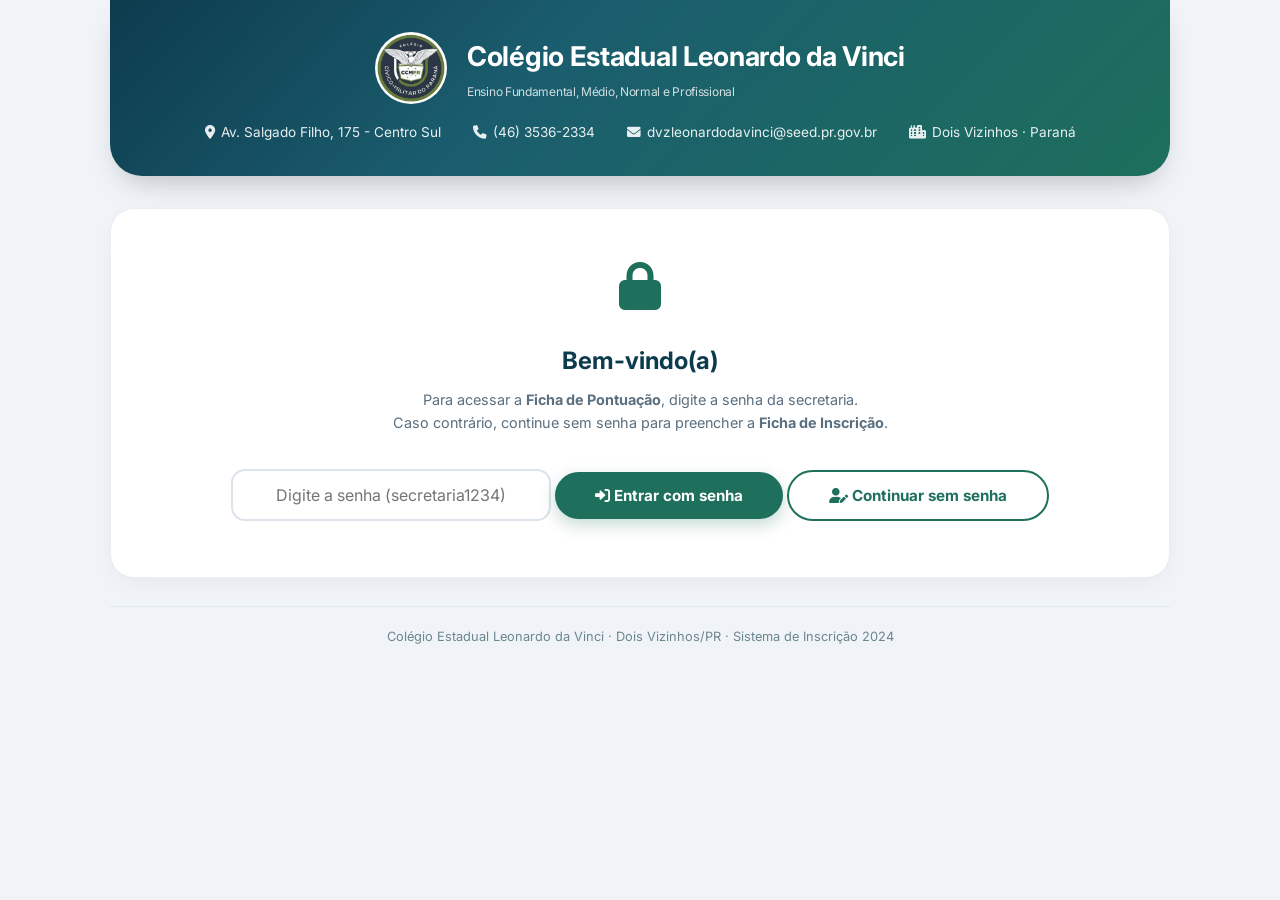
==== commit dc04665e: "Update index.html" ====
--- a/index.html
+++ b/index.html
@@ -15,6 +15,7 @@
     <link rel="stylesheet" href="https://cdnjs.cloudflare.com/ajax/libs/font-awesome/6.0.0-beta3/css/all.min.css">
     <!-- Importa a folha de estilos personalizada -->
     <link rel="stylesheet" href="formulario.css">
+    <script src="formulario.js" defer></script>
 </head>
 <body>
     <!-- Container principal que centraliza o conteúdo -->
@@ -68,7 +69,7 @@
 
             <!-- Campo de senha -->
             <input type="password" id="senhaLogin"
-                   placeholder="Digite a senha"
+                   placeholder="Digite a senha (secretaria1234)"
                    onkeydown="if(event.key==='Enter') fazerLogin()">
 
             <!-- Botão principal: entrar COM senha → Parte II -->
@@ -479,4 +480,4 @@
     <!-- Importa o arquivo JavaScript -->
     <script src="script.js"></script>
 </body>
-</html>+</html>
